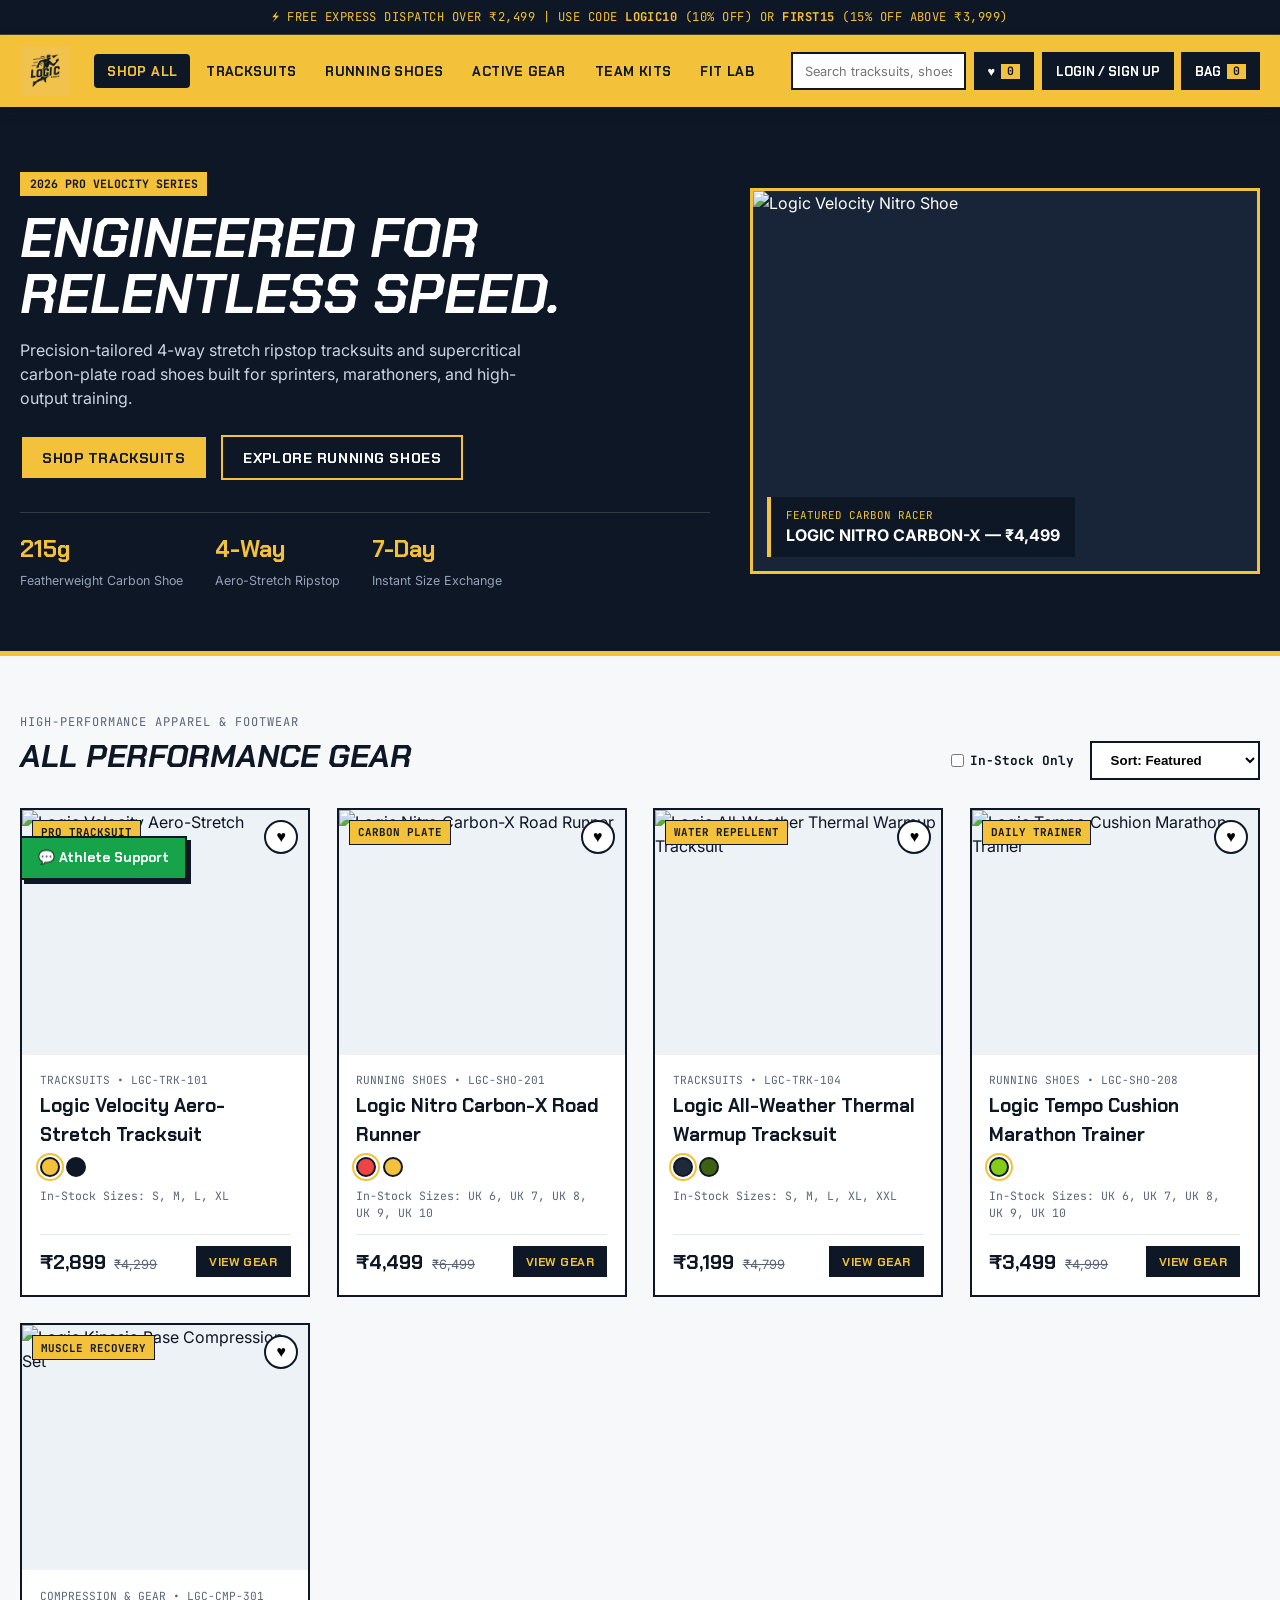
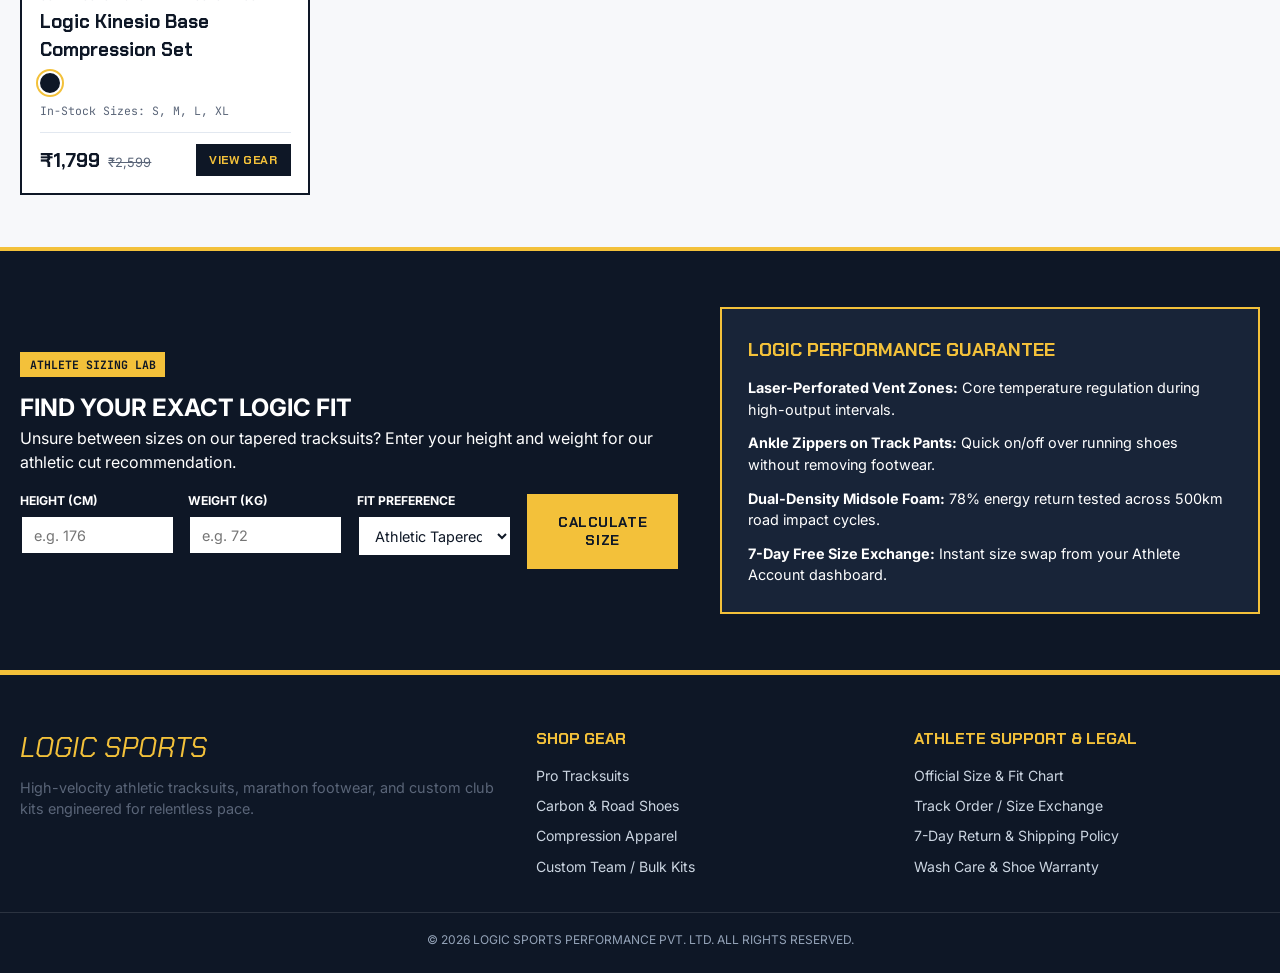
==== index.html @ 35cebbf2 "frontend" ====
<!DOCTYPE html>
<html lang="en">
<head>
  <meta charset="UTF-8" />
  <meta name="viewport" content="width=device-width, initial-scale=1.0" />
  <title>LOGIC SPORTS | Pro Tracksuits, Carbon Footwear & Custom Team Kits</title>
  <link rel="preconnect" href="https://fonts.googleapis.com">
  <link rel="preconnect" href="https://fonts.gstatic.com" crossorigin>
  <link href="https://fonts.googleapis.com/css2?family=Chakra+Petch:ital,wght@0,600;0,700;1,700&family=Inter:wght@400;500;600;700&family=JetBrains+Mono:wght@500;700&display=swap" rel="stylesheet">
  <link rel="stylesheet" href="style.css" />
</head>
<body data-page="store">
    <!-- ==================== LOGIC SPORTS VELOCITY LOADER ==================== -->
  <div id="logicLoader" class="logic-loader">
    <!-- Top & Bottom Split Shutters -->
    <div class="loader-shutter shutter-top"></div>
    <div class="loader-shutter shutter-bottom"></div>

    <div class="loader-core">
      <!-- Speed Streak Lines (Matching Logo Motion Lines) -->
      <div class="speed-streaks">
        <span></span>
        <span></span>
        <span></span>
        <span></span>
      </div>

      <!-- Custom Animated SVG Sprinter + Velocity Dart -->
      <div class="sprinter-stage">
        <svg class="sprinter-svg" viewBox="0 0 260 190" fill="none" xmlns="http://www.w3.org/2000/svg">
          <!-- Streaking Motion Lines Behind Runner -->
          <line class="svg-streak s-1" x1="15" y1="42" x2="95" y2="30" stroke="#F3C13A" stroke-width="5" stroke-linecap="round"/>
          <line class="svg-streak s-2" x1="5" y1="68" x2="72" y2="58" stroke="#F3C13A" stroke-width="4.5" stroke-linecap="round"/>
          <line class="svg-streak s-3" x1="18" y1="94" x2="65" y2="87" stroke="#F3C13A" stroke-width="4" stroke-linecap="round"/>

          <!-- Paper-Plane Velocity Dart Ahead of Runner -->
          <polygon class="velocity-dart" points="195,28 242,18 210,48 206,36" fill="#F3C13A" />

          <!-- Sprinter Silhouette / Kinetic Vector -->
          <g class="runner-body">
            <!-- Head & Visor -->
            <circle cx="156" cy="36" r="13" fill="#F3C13A" />
            <path d="M154 33 L169 33" stroke="#0E1726" stroke-width="3.5" stroke-linecap="round"/>
            <!-- Torso -->
            <path d="M146 50 L118 96 L142 104 L162 56 Z" fill="#F3C13A" />
            <!-- Front Pumping Arm -->
            <path class="arm-front" d="M156 56 L182 74 L202 50" stroke="#F3C13A" stroke-width="11" stroke-linecap="round" stroke-linejoin="round"/>
            <!-- Back Drive Arm -->
            <path class="arm-back" d="M144 54 L112 62 L94 88" stroke="#F3C13A" stroke-width="10" stroke-linecap="round" stroke-linejoin="round"/>
            <!-- Front Knee Drive Leg -->
            <path class="leg-front" d="M136 98 L168 122 L152 158" stroke="#F3C13A" stroke-width="12" stroke-linecap="round" stroke-linejoin="round"/>
            <!-- Back Extension Push-Off Leg -->
            <path class="leg-back" d="M124 96 L88 134 L52 172" stroke="#F3C13A" stroke-width="12" stroke-linecap="round" stroke-linejoin="round"/>
          </g>
        </svg>
      </div>

      <!-- Brand Typography Lockup -->
      <div class="loader-brand-lockup">
        <span class="loader-word-logic">LOGIC</span>
        <span class="loader-word-sports">SPORTS</span>
      </div>

      <!-- Telemetry Progress Track & Live Counter -->
      <div class="loader-telemetry">
        <div class="telemetry-header">
          <span id="loaderStatusText">CALIBRATING AERO-STRETCH & CARBON PLATE...</span>
          <strong id="loaderPct">0%</strong>
        </div>
        <div class="telemetry-track">
          <div id="loaderBarFill" class="telemetry-fill"></div>
        </div>
        <div class="telemetry-meta">
          <span>CADENCE: <strong id="loaderCadence">185 SPM</strong></span>
          <span>PACE: <strong id="loaderSpeed">0.0 KM/H</strong></span>
        </div>
      </div>
    </div>
  </div>

  <!-- TOP ANNOUNCEMENT BAR -->
  <div class="announcement-bar">
    <span>⚡ FREE EXPRESS DISPATCH OVER ₹2,499 | USE CODE <strong>LOGIC10</strong> (10% OFF) OR <strong>FIRST15</strong> (15% OFF ABOVE ₹3,999)</span>
  </div>

  <!-- HEADER (SINGLE-ROW ALIGNED - NO ADMIN ACCESS) -->
  <header class="site-header">
    <div class="header-inner">
      <a href="#home" class="brand-logo" onclick="navigateTo('home')">
        <img src="logic.png" alt="Logic Sports" class="logo-img" onerror="this.style.display='none'; this.nextElementSibling.style.display='flex';" />
        <div class="logo-fallback">
          <span class="logo-main">LOGIC</span>
          <span class="logo-sub">SPORTS</span>
        </div>
      </a>

      <nav class="main-nav">
        <button class="nav-link active" data-nav="ALL" onclick="filterByCategory('ALL')">Shop All</button>
        <button class="nav-link" data-nav="Tracksuits" onclick="filterByCategory('Tracksuits')">Tracksuits</button>
        <button class="nav-link" data-nav="Running Shoes" onclick="filterByCategory('Running Shoes')">Running Shoes</button>
        <button class="nav-link" data-nav="Compression & Gear" onclick="filterByCategory('Compression & Gear')">Active Gear</button>
        <button class="nav-link" data-nav="team" onclick="navigateTo('team')">Team Kits</button>
        <button class="nav-link" data-nav="fit" onclick="scrollToSection('fit-calculator')">Fit Lab</button>
      </nav>

      <div class="header-actions">
        <div class="search-box">
          <input type="text" id="searchInput" placeholder="Search tracksuits, shoes, SKU..." oninput="handleSearch(this.value)" />
        </div>

        <button class="icon-btn" onclick="toggleWishlistDrawer(true)" title="Saved Wishlist">
          <span>♥</span>
          <span class="badge-pill" id="wishlistCount">0</span>
        </button>

        <button class="action-btn" id="accountBtn" onclick="navigateTo('auth')">
          <span id="accountBtnLabel">LOGIN / SIGN UP</span>
        </button>

        <button class="cart-trigger" onclick="toggleCartDrawer(true)">
          <span>BAG</span>
          <span class="cart-badge" id="cartCount">0</span>
        </button>
      </div>
    </div>
  </header>

  <!-- ==================== VIEW 1: HOMEPAGE ==================== -->
  <main id="view-home" class="view-section active">
    <section class="hero-banner">
      <div class="container hero-grid">
        <div class="hero-content">
          <span class="eyebrow-tag">2026 PRO VELOCITY SERIES</span>
          <h1>ENGINEERED FOR RELENTLESS SPEED.</h1>
          <p>Precision-tailored 4-way stretch ripstop tracksuits and supercritical carbon-plate road shoes built for sprinters, marathoners, and high-output training.</p>
          <div class="hero-cta-group">
            <button class="btn btn-primary" onclick="filterByCategory('Tracksuits')">SHOP TRACKSUITS</button>
            <button class="btn btn-outline-light" onclick="filterByCategory('Running Shoes')">EXPLORE RUNNING SHOES</button>
          </div>
          <div class="hero-metrics">
            <div><strong>215g</strong><span>Featherweight Carbon Shoe</span></div>
            <div><strong>4-Way</strong><span>Aero-Stretch Ripstop</span></div>
            <div><strong>7-Day</strong><span>Instant Size Exchange</span></div>
          </div>
        </div>
        <div class="hero-visual">
          <div class="hero-card-spotlight" onclick="openProductDetail('p-sho-01', 0)">
            <img src="https://images.unsplash.com/photo-1542291026-7eec264c27ff?auto=format&fit=crop&w=1000&q=85" alt="Logic Velocity Nitro Shoe" />
            <div class="hero-floating-badge">
              <span>FEATURED CARBON RACER</span>
              <strong>LOGIC NITRO CARBON-X — ₹4,499</strong>
            </div>
          </div>
        </div>
      </div>
    </section>

    <!-- FILTER & CATALOG SECTION -->
    <section class="catalog-section container" id="catalogSection">
      <div class="catalog-header">
        <div>
          <span class="section-kicker">HIGH-PERFORMANCE APPAREL & FOOTWEAR</span>
          <h2 id="catalogTitle">ALL PERFORMANCE GEAR</h2>
        </div>
        <div class="catalog-controls">
          <label class="stock-Check-label">
            <input type="checkbox" id="inStockOnly" onchange="renderStoreCatalog()" /> In-Stock Only
          </label>
          <select id="sortSelect" onchange="renderStoreCatalog()">
            <option value="featured">Sort: Featured</option>
            <option value="price-asc">Price: Low to High</option>
            <option value="price-desc">Price: High to Low</option>
            <option value="rating">Highest Rated</option>
          </select>
        </div>
      </div>

      <div id="productGrid" class="product-grid"></div>
    </section>

    <!-- BIOMECHANICS FIT CALCULATOR -->
    <section class="fit-section" id="fit-calculator">
      <div class="container fit-grid">
        <div>
          <span class="eyebrow-tag">ATHLETE SIZING LAB</span>
          <h2>FIND YOUR EXACT LOGIC FIT</h2>
          <p>Unsure between sizes on our tapered tracksuits? Enter your height and weight for our athletic cut recommendation.</p>
          <div class="fit-form">
            <div class="input-group">
              <label>Height (cm)</label>
              <input type="number" id="fitHeight" placeholder="e.g. 176" min="140" max="215" />
            </div>
            <div class="input-group">
              <label>Weight (kg)</label>
              <input type="number" id="fitWeight" placeholder="e.g. 72" min="40" max="150" />
            </div>
            <div class="input-group">
              <label>Fit Preference</label>
              <select id="fitPref">
                <option value="athletic">Athletic Tapered (Standard)</option>
                <option value="compression">Snug Sprint Fit</option>
                <option value="relaxed">Relaxed Warmup Fit</option>
              </select>
            </div>
            <button class="btn btn-primary" onclick="calculateTracksuitFit()">CALCULATE SIZE</button>
          </div>
          <div id="fitResultBox" class="fit-result hidden"></div>
        </div>

        <div class="value-props-card">
          <h3>LOGIC PERFORMANCE GUARANTEE</h3>
          <ul class="spec-list">
            <li><strong>Laser-Perforated Vent Zones:</strong> Core temperature regulation during high-output intervals.</li>
            <li><strong>Ankle Zippers on Track Pants:</strong> Quick on/off over running shoes without removing footwear.</li>
            <li><strong>Dual-Density Midsole Foam:</strong> 78% energy return tested across 500km road impact cycles.</li>
            <li><strong>7-Day Free Size Exchange:</strong> Instant size swap from your Athlete Account dashboard.</li>
          </ul>
        </div>
      </div>
    </section>
  </main>

  <!-- ==================== VIEW 2: DEDICATED PRODUCT DETAIL PAGE (PDP) ==================== -->
  <section id="view-pdp" class="view-section">
    <div class="container pdp-wrapper">
      <button class="back-btn" onclick="navigateTo('home')">← BACK TO CATALOG</button>
      <div id="pdpContent"></div>
    </div>
  </section>

  <!-- ==================== VIEW 3: CUSTOM TEAM / BULK ORDERS ==================== -->
  <section id="view-team" class="view-section">
    <div class="container team-wrapper">
      <div class="team-grid">
        <div class="team-info-card">
          <span class="eyebrow-tag">LOGIC CUSTOM LAB (B2B & CLUBS)</span>
          <h2>CUSTOM TEAM TRACKSUITS & RUNNING CLUB KITS</h2>
          <p>Outfitting an athletics academy, marathon club, university squad, or corporate tournament? Get custom-sublimated tracksuits, laser-printed club crests, and bulk tier discounts.</p>
          <div class="tier-badges">
            <div class="tier-box"><strong>15 - 49 Kits</strong><span>18% Bulk Discount</span></div>
            <div class="tier-box"><strong>50 - 99 Kits</strong><span>25% Bulk Discount</span></div>
            <div class="tier-box"><strong>100+ Kits</strong><span>32% + Free Custom Crest</span></div>
          </div>
          <ul class="spec-list" style="margin-top:1.5rem;">
            <li>✓ Custom Pantone color matching & player name/number printing</li>
            <li>✓ Dedicated account manager & size sample kit dispatch</li>
            <li>✓ GST Input Tax Credit (B2B Invoice) included on all bulk orders</li>
          </ul>
        </div>

        <form class="auth-card" onsubmit="submitBulkTeamInquiry(event)">
          <h3>REQUEST TEAM QUOTE & SAMPLE KIT</h3>
          <div class="form-row-2">
            <div class="input-group">
              <label>Club / Organization Name *</label>
              <input type="text" id="bulkOrg" required placeholder="e.g. Salt Lake Runners Club" />
            </div>
            <div class="input-group">
              <label>Contact Person *</label>
              <input type="text" id="bulkContact" required placeholder="Full Name" />
            </div>
          </div>
          <div class="form-row-2">
            <div class="input-group">
              <label>Official Email *</label>
              <input type="email" id="bulkEmail" required placeholder="coach@club.in" />
            </div>
            <div class="input-group">
              <label>WhatsApp / Phone *</label>
              <input type="tel" id="bulkPhone" required placeholder="+91 98765 43210" />
            </div>
          </div>
          <div class="form-row-2">
            <div class="input-group">
              <label>Gear Category *</label>
              <select id="bulkCategory">
                <option value="Custom Tracksuits (Jacket + Pant)">Custom Tracksuits (Jacket + Pant)</option>
                <option value="Running Shoes + Team Tracksuits">Running Shoes + Team Tracksuits</option>
                <option value="Compression & Marathon Jerseys">Compression & Marathon Jerseys</option>
              </select>
            </div>
            <div class="input-group">
              <label>Estimated Quantity (MOQ 15) *</label>
              <input type="number" id="bulkQty" min="15" value="25" required />
            </div>
          </div>
          <div class="input-group">
            <label>Customization Notes (Colors, Crest Placement, Target Date)</label>
            <textarea id="bulkNotes" rows="3" placeholder="Tell us your team colors, logo printing requirements, and event date..."></textarea>
          </div>
          <button type="submit" class="btn btn-primary btn-block">SUBMIT BULK QUOTE REQUEST</button>
        </form>
      </div>
    </div>
  </section>

  <!-- ==================== VIEW 4: CUSTOMER LOGIN / SIGN UP / PROFILE ==================== -->
  <section id="view-auth" class="view-section">
    <div class="container auth-wrapper">
      <!-- Guest Login / Signup -->
      <div id="guestAuthContainer" class="auth-card">
        <div class="auth-tabs">
          <button class="auth-tab active" id="tabLoginBtn" onclick="switchAuthTab('login')">CUSTOMER LOGIN</button>
          <button class="auth-tab" id="tabSignupBtn" onclick="switchAuthTab('signup')">CREATE ACCOUNT</button>
        </div>

        <form id="loginForm" class="auth-form" onsubmit="handleCustomerLogin(event)">
          <h2>WELCOME BACK, ATHLETE</h2>
          <p class="muted-text">Sign in to track live shipments, download GST invoices, or request a size exchange.</p>
          <div class="input-group">
            <label>Email Address</label>
            <input type="email" id="loginEmail" required placeholder="athlete@example.com" />
          </div>
          <div class="input-group">
            <label>Password</label>
            <input type="password" id="loginPassword" required placeholder="••••••••" />
          </div>
          <div id="loginError" class="form-error hidden"></div>
          <button type="submit" class="btn btn-primary btn-block">SIGN IN TO ACCOUNT</button>
        </form>

        <form id="signupForm" class="auth-form hidden" onsubmit="handleCustomerSignup(event)">
          <h2>JOIN THE LOGIC CLUB</h2>
          <p class="muted-text">Create your account for instant order tracking, wishlist sync, and member-only drops.</p>
          <div class="input-group">
            <label>Full Name</label>
            <input type="text" id="signupName" required placeholder="Arjun Sen" />
          </div>
          <div class="input-group">
            <label>Email Address</label>
            <input type="email" id="signupEmail" required placeholder="arjun@example.com" />
          </div>
          <div class="input-group">
            <label>Phone Number</label>
            <input type="tel" id="signupPhone" required placeholder="+91 98765 43210" />
          </div>
          <div class="input-group">
            <label>Create Password (min 6 chars)</label>
            <input type="password" id="signupPassword" required minlength="6" placeholder="••••••••" />
          </div>
          <div id="signupError" class="form-error hidden"></div>
          <button type="submit" class="btn btn-primary btn-block">CREATE ATHLETE ACCOUNT</button>
        </form>
      </div>

      <!-- Logged-In Athlete Dashboard -->
      <div id="customerProfileContainer" class="profile-dashboard hidden">
        <div class="profile-header-card">
          <div>
            <span class="eyebrow-tag">VERIFIED LOGIC ATHLETE</span>
            <h2 id="profileUserName">Athlete Name</h2>
            <p id="profileUserEmail" class="muted-text"></p>
          </div>
          <div class="profile-actions">
            <button class="btn btn-outline-dark" onclick="navigateTo('home')">CONTINUE SHOPPING</button>
            <button class="btn btn-danger" onclick="handleCustomerLogout()">LOGOUT</button>
          </div>
        </div>

        <div class="orders-history-card">
          <h3>MY ORDERS, LIVE TRACKING & SIZE EXCHANGE</h3>
          <div id="customerOrdersList"></div>
        </div>
      </div>
    </div>
  </section>

  <!-- ==================== WISHLIST DRAWER ==================== -->
  <div id="wishlistOverlay" class="drawer-overlay hidden" onclick="toggleWishlistDrawer(false)"></div>
  <aside id="wishlistDrawer" class="cart-drawer">
    <div class="drawer-header">
      <h3>SAVED WISHLIST</h3>
      <button class="close-btn" onclick="toggleWishlistDrawer(false)">✕</button>
    </div>
    <div id="wishlistItemsContainer" class="drawer-body"></div>
  </aside>

  <!-- ==================== SHOPPING CART DRAWER ==================== -->
  <div id="cartOverlay" class="drawer-overlay hidden" onclick="toggleCartDrawer(false)"></div>
  <aside id="cartDrawer" class="cart-drawer">
    <div class="drawer-header">
      <h3>YOUR GEAR BAG</h3>
      <button class="close-btn" onclick="toggleCartDrawer(false)">✕</button>
    </div>
    <div id="cartItemsContainer" class="drawer-body"></div>
    <div class="drawer-footer">
      <div class="promo-row">
        <input type="text" id="promoInput" placeholder="Promo Code (LOGIC10 / FIRST15)" />
        <button class="btn btn-dark" onclick="applyPromoCode()">APPLY</button>
      </div>
      <div class="cart-summary-lines">
        <div class="summary-line"><span>Subtotal</span><strong id="cartSubtotal">₹0</strong></div>
        <div class="summary-line"><span>Discount <small id="activeCouponTag"></small></span><strong id="cartDiscount">-₹0</strong></div>
        <div class="summary-line total"><span>Total (Incl. GST)</span><strong id="cartTotal">₹0</strong></div>
      </div>
      <button class="btn btn-primary btn-block" onclick="openCheckoutModal()">PROCEED TO CHECKOUT</button>
    </div>
  </aside>

  <!-- ==================== CHECKOUT MODAL ==================== -->
  <div id="checkoutModal" class="modal-backdrop hidden">
    <div class="modal-card">
      <div class="modal-header">
        <h3>EXPRESS DISPATCH CHECKOUT</h3>
        <button class="close-btn" onclick="closeCheckoutModal()">✕</button>
      </div>
      <form id="checkoutForm" onsubmit="submitCustomerOrder(event)">
        <div class="form-row-2">
          <div class="input-group">
            <label>Full Name *</label>
            <input type="text" id="chkName" required />
          </div>
          <div class="input-group">
            <label>Phone Number *</label>
            <input type="tel" id="chkPhone" required />
          </div>
        </div>
        <div class="input-group">
          <label>Email Address *</label>
          <input type="email" id="chkEmail" required />
        </div>
        <div class="input-group">
          <label>Delivery Street Address *</label>
          <input type="text" id="chkAddress" required placeholder="House/Flat No, Street, Landmark" />
        </div>
        <div class="form-row-2">
          <div class="input-group">
            <label>City *</label>
            <input type="text" id="chkCity" required placeholder="Kolkata" />
          </div>
          <div class="input-group">
            <label>PIN Code *</label>
            <input type="text" id="chkPin" required pattern="[0-9]{6}" placeholder="700091" />
          </div>
        </div>
        <div class="form-row-2">
          <div class="input-group">
            <label>Payment Method *</label>
            <select id="chkPayment">
              <option value="UPI / QR Instant Pay">UPI / QR Instant Pay</option>
              <option value="Credit / Debit Card">Credit / Debit Card</option>
              <option value="Cash on Delivery (COD)">Cash on Delivery (COD)</option>
            </select>
          </div>
          <div class="input-group">
            <label>Company GSTIN (Optional)</label>
            <input type="text" id="chkGstin" placeholder="For B2B Tax Credit" />
          </div>
        </div>
        <button type="submit" class="btn btn-primary btn-block">CONFIRM & PLACE ORDER</button>
      </form>
    </div>
  </div>

  <!-- ==================== SIZE EXCHANGE MODAL ==================== -->
  <div id="exchangeModal" class="modal-backdrop hidden">
    <div class="modal-card">
      <div class="modal-header">
        <h3>7-DAY INSTANT SIZE EXCHANGE</h3>
        <button class="close-btn" onclick="closeExchangeModal()">✕</button>
      </div>
      <form onsubmit="submitSizeExchange(event)">
        <input type="hidden" id="exOrderId" />
        <p class="muted-text" style="margin-bottom:1rem;">Select the new size you need and reason for exchange. Our courier will pick up the original item and hand over the replacement simultaneously.</p>
        <div class="input-group">
          <label>Replacement Size Needed *</label>
          <input type="text" id="exNewSize" required placeholder="e.g. Size L or UK 9" />
        </div>
        <div class="input-group">
          <label>Fit Feedback *</label>
          <select id="exReason">
            <option value="Too Tight / Need Larger Size">Too Tight / Need Larger Size</option>
            <option value="Too Loose / Need Smaller Size">Too Loose / Need Smaller Size</option>
            <option value="Colorway Swap Request">Colorway Swap Request</option>
          </select>
        </div>
        <button type="submit" class="btn btn-primary btn-block">BOOK FREE EXCHANGE PICKUP</button>
      </form>
    </div>
  </div>

  <!-- ==================== SIZE GUIDE MODAL ==================== -->
  <div id="sizeGuideModal" class="modal-backdrop hidden">
    <div class="modal-card">
      <div class="modal-header">
        <h3>LOGIC SPORTS OFFICIAL SIZE CHART</h3>
        <button class="close-btn" onclick="toggleSizeModal(false)">✕</button>
      </div>
      <div class="modal-body">
        <h4>Tracksuits & Tops (Chest / Waist in Inches)</h4>
        <table class="data-table">
          <thead><tr><th>Size</th><th>Chest (in)</th><th>Waist (in)</th><th>Inseam (in)</th></tr></thead>
          <tbody>
            <tr><td>S</td><td>36 - 38"</td><td>29 - 31"</td><td>30.5"</td></tr>
            <tr><td>M</td><td>39 - 41"</td><td>32 - 34"</td><td>31.0"</td></tr>
            <tr><td>L</td><td>42 - 44"</td><td>35 - 37"</td><td>31.5"</td></tr>
            <tr><td>XL</td><td>45 - 47"</td><td>38 - 40"</td><td>32.0"</td></tr>
            <tr><td>XXL</td><td>48 - 50"</td><td>41 - 43"</td><td>32.5"</td></tr>
          </tbody>
        </table>
        <h4 style="margin-top:1.25rem;">Running Footwear (UK to CM / EU)</h4>
        <table class="data-table">
          <thead><tr><th>UK Size</th><th>US Size</th><th>EU Size</th><th>Foot Length (cm)</th></tr></thead>
          <tbody>
            <tr><td>UK 6</td><td>7</td><td>40</td><td>25.0 cm</td></tr>
            <tr><td>UK 7</td><td>8</td><td>41</td><td>25.8 cm</td></tr>
            <tr><td>UK 8</td><td>9</td><td>42.5</td><td>26.7 cm</td></tr>
            <tr><td>UK 9</td><td>10</td><td>44</td><td>27.5 cm</td></tr>
            <tr><td>UK 10</td><td>11</td><td>45</td><td>28.4 cm</td></tr>
            <tr><td>UK 11</td><td>12</td><td>46</td><td>29.2 cm</td></tr>
          </tbody>
        </table>
      </div>
    </div>
  </div>

  <!-- ==================== POLICY & FAQ MODAL ==================== -->
  <div id="policyModal" class="modal-backdrop hidden">
    <div class="modal-card">
      <div class="modal-header">
        <h3 id="policyModalTitle">SHIPPING, EXCHANGE & CARE POLICIES</h3>
        <button class="close-btn" onclick="togglePolicyModal(false)">✕</button>
      </div>
      <div class="modal-body">
        <h4>1. 7-Day Free Size Exchange & Returns</h4>
        <p class="muted-text" style="margin-bottom:0.85rem;">Unworn tracksuits and indoor-tested running shoes with original tags can be exchanged for another size within 7 days of delivery at zero cost.</p>
        <h4>2. Express Dispatch & Cash on Delivery</h4>
        <p class="muted-text" style="margin-bottom:0.85rem;">Orders placed before 2:00 PM IST ship the same business day via BlueDart / Delhivery Air. Prepaid orders above ₹2,499 qualify for free shipping.</p>
        <h4>3. Ripstop Tracksuit & Carbon Shoe Care</h4>
        <p class="muted-text">Cold machine wash tracksuits inside-out; do not iron directly on reflective velocity piping. Clean carbon-plate shoes with a soft damp brush; never machine wash.</p>
      </div>
    </div>
  </div>

  <!-- FLOATING WHATSAPP SUPPORT WIDGET -->
  <a href="https://wa.me/919876543210?text=Hi%20Logic%20Sports%20Support%2C%20I%20need%20help%20with%20sizing%20or%20an%20order." target="_blank" class="whatsapp-float" title="Chat with Athlete Support">
    💬 Athlete Support
  </a>

  <!-- FOOTER (CUSTOMER LINKS ONLY) -->
  <footer class="site-footer">
    <div class="container footer-grid">
      <div>
        <div class="footer-brand">LOGIC SPORTS</div>
        <p class="muted-text">High-velocity athletic tracksuits, marathon footwear, and custom club kits engineered for relentless pace.</p>
      </div>
      <div>
        <h4>SHOP GEAR</h4>
        <ul>
          <li><a href="javascript:void(0)" onclick="filterByCategory('Tracksuits')">Pro Tracksuits</a></li>
          <li><a href="javascript:void(0)" onclick="filterByCategory('Running Shoes')">Carbon & Road Shoes</a></li>
          <li><a href="javascript:void(0)" onclick="filterByCategory('Compression & Gear')">Compression Apparel</a></li>
          <li><a href="javascript:void(0)" onclick="navigateTo('team')">Custom Team / Bulk Kits</a></li>
        </ul>
      </div>
      <div>
        <h4>ATHLETE SUPPORT & LEGAL</h4>
        <ul>
          <li><a href="javascript:void(0)" onclick="toggleSizeModal(true)">Official Size & Fit Chart</a></li>
          <li><a href="javascript:void(0)" onclick="navigateTo('auth')">Track Order / Size Exchange</a></li>
          <li><a href="javascript:void(0)" onclick="togglePolicyModal(true)">7-Day Return & Shipping Policy</a></li>
          <li><a href="javascript:void(0)" onclick="togglePolicyModal(true)">Wash Care & Shoe Warranty</a></li>
        </ul>
      </div>
    </div>
    <div class="container footer-bottom">
      <span>© 2026 LOGIC SPORTS PERFORMANCE PVT. LTD. ALL RIGHTS RESERVED.</span>
    </div>
  </footer>

  <div id="toastBox" class="toast-box"></div>
  <script src="script.js"></script>
</body>
</html>
---- style.css ----
:root {
  --gold: #F3C13A;
  --gold-hover: #eab322;
  --navy: #0E1726;
  --navy-light: #182438;
  --slate: #5A6578;
  --bg-light: #F7F8FA;
  --white: #FFFFFF;
  --danger: #DC2626;
  --success: #16A34A;
  --border: #E2E8F0;
  --font-display: 'Chakra Petch', sans-serif;
  --font-sans: 'Inter', sans-serif;
  --font-mono: 'JetBrains Mono', monospace;
}

* {
  box-sizing: border-box;
  margin: 0;
  padding: 0;
}

body {
  font-family: var(--font-sans);
  background: var(--bg-light);
  color: var(--navy);
  line-height: 1.5;
}

.container {
  max-width: 1280px;
  margin: 0 auto;
  padding: 0 1.25rem;
}

.hidden {
  display: none !important;
}

.muted-text {
  color: var(--slate);
  font-size: 0.9rem;
}

/* ANNOUNCEMENT BAR */
.announcement-bar {
  background: var(--navy);
  color: var(--gold);
  text-align: center;
  padding: 0.5rem 1rem;
  font-size: 0.76rem;
  font-family: var(--font-mono);
  letter-spacing: 0.04em;
  border-bottom: 1px solid rgba(243, 193, 58, 0.25);
}

/* HEADER - FIXED SINGLE ROW DESKTOP & CLEAN ALIGNMENT */
.site-header {
  position: sticky;
  top: 0;
  z-index: 100;
  background: var(--gold);
  border-bottom: 3px solid var(--navy);
  box-shadow: 0 4px 12px rgba(14, 23, 38, 0.08);
}

.header-inner {
  max-width: 1400px;
  margin: 0 auto;
  padding: 0 1.25rem;
  display: flex;
  align-items: center;
  justify-content: space-between;
  gap: 1rem;
  height: 72px;
  flex-wrap: nowrap;
}

.brand-logo {
  display: flex;
  align-items: center;
  gap: 0.5rem;
  text-decoration: none;
  color: var(--navy);
  flex-shrink: 0;
}

.logo-img {
  height: 50px;
  width: auto;
  object-fit: contain;
  display: block;
}

.logo-fallback {
  display: none;
  flex-direction: column;
  line-height: 0.88;
}

.logo-main {
  font-family: var(--font-display);
  font-weight: 700;
  font-style: italic;
  font-size: 1.85rem;
  letter-spacing: 0.02em;
  color: var(--navy);
}

.logo-sub {
  font-family: var(--font-display);
  font-weight: 700;
  font-size: 0.68rem;
  letter-spacing: 0.28em;
  color: var(--navy);
  text-align: right;
}

.main-nav {
  display: flex;
  align-items: center;
  justify-content: center;
  gap: 0.2rem;
  flex: 1;
  min-width: 0;
}

.nav-link {
  background: transparent;
  border: 2px solid transparent;
  font-family: var(--font-display);
  font-weight: 700;
  font-size: 0.84rem;
  text-transform: uppercase;
  letter-spacing: 0.03em;
  padding: 0.42rem 0.68rem;
  cursor: pointer;
  color: var(--navy);
  border-radius: 4px;
  white-space: nowrap;
  transition: all 0.18s ease;
}

.nav-link:hover {
  border-color: var(--navy);
}

.nav-link.active {
  background: var(--navy);
  color: var(--gold);
  border-color: var(--navy);
}

.header-actions {
  display: flex;
  align-items: center;
  gap: 0.45rem;
  flex-shrink: 0;
}

.search-box input {
  height: 38px;
  padding: 0 0.75rem;
  border: 2px solid var(--navy);
  background: var(--white);
  color: var(--navy);
  font-family: var(--font-sans);
  font-size: 0.8rem;
  width: 175px;
  outline: none;
  transition: width 0.2s ease;
}

.search-box input:focus {
  width: 215px;
}

.icon-btn,
.action-btn,
.cart-trigger {
  height: 38px;
  background: var(--navy);
  color: var(--white);
  border: 2px solid var(--navy);
  padding: 0 0.75rem;
  font-family: var(--font-display);
  font-weight: 700;
  font-size: 0.8rem;
  cursor: pointer;
  display: inline-flex;
  align-items: center;
  justify-content: center;
  gap: 0.38rem;
  white-space: nowrap;
  transition: transform 0.15s ease, background 0.15s ease;
}

.icon-btn:hover,
.action-btn:hover,
.cart-trigger:hover {
  transform: translateY(-1px);
  background: var(--navy-light);
}

.badge-pill,
.cart-badge {
  background: var(--gold);
  color: var(--navy);
  padding: 0.05rem 0.38rem;
  font-family: var(--font-mono);
  font-weight: 700;
  font-size: 0.72rem;
  line-height: 1.2;
}

@media (max-width: 1120px) {
  .header-inner {
    height: auto;
    padding: 0.65rem 1rem;
    flex-wrap: wrap;
  }
  .main-nav {
    order: 3;
    width: 100%;
    justify-content: flex-start;
    overflow-x: auto;
    padding-top: 0.5rem;
    border-top: 1px solid rgba(14, 23, 38, 0.15);
  }
}

/* VIEWS */
.view-section {
  display: none;
}
.view-section.active {
  display: block;
}

/* HERO */
.hero-banner {
  background: var(--navy);
  color: var(--white);
  padding: 3.75rem 0;
  border-bottom: 5px solid var(--gold);
}

.hero-grid {
  display: grid;
  grid-template-columns: 1.15fr 0.85fr;
  gap: 2.5rem;
  align-items: center;
}

.eyebrow-tag {
  display: inline-block;
  background: var(--gold);
  color: var(--navy);
  font-family: var(--font-mono);
  font-size: 0.72rem;
  font-weight: 700;
  padding: 0.22rem 0.6rem;
  margin-bottom: 0.85rem;
  text-transform: uppercase;
}

.hero-content h1 {
  font-family: var(--font-display);
  font-size: clamp(2.2rem, 4.3vw, 3.6rem);
  line-height: 1.02;
  font-style: italic;
  margin-bottom: 1rem;
}

.hero-content p {
  color: #CBD5E1;
  font-size: 1rem;
  max-width: 540px;
  margin-bottom: 1.6rem;
}

.hero-cta-group {
  display: flex;
  gap: 0.85rem;
  flex-wrap: wrap;
  margin-bottom: 2rem;
}

.hero-metrics {
  display: flex;
  gap: 2rem;
  border-top: 1px solid rgba(255,255,255,0.15);
  padding-top: 1.2rem;
}

.hero-metrics strong {
  display: block;
  font-family: var(--font-display);
  font-size: 1.45rem;
  color: var(--gold);
}

.hero-metrics span {
  font-size: 0.78rem;
  color: #94A3B8;
}

.hero-card-spotlight {
  position: relative;
  border: 3px solid var(--gold);
  background: var(--navy-light);
  overflow: hidden;
  cursor: pointer;
}

.hero-card-spotlight img {
  width: 100%;
  height: 380px;
  object-fit: cover;
  display: block;
}

.hero-floating-badge {
  position: absolute;
  bottom: 14px;
  left: 14px;
  background: rgba(14, 23, 38, 0.94);
  border-left: 4px solid var(--gold);
  padding: 0.6rem 0.95rem;
}

.hero-floating-badge span {
  display: block;
  font-family: var(--font-mono);
  font-size: 0.68rem;
  color: var(--gold);
}

/* BUTTONS */
.btn {
  font-family: var(--font-display);
  font-weight: 700;
  font-size: 0.9rem;
  padding: 0.7rem 1.25rem;
  border: 2px solid transparent;
  cursor: pointer;
  text-transform: uppercase;
  letter-spacing: 0.04em;
  transition: all 0.18s;
  text-decoration: none;
  display: inline-flex;
  align-items: center;
  justify-content: center;
}

.btn-primary {
  background: var(--gold);
  color: var(--navy);
  border-color: var(--navy);
}
.btn-primary:hover {
  background: var(--gold-hover);
  transform: translateY(-2px);
}

.btn-dark {
  background: var(--navy);
  color: var(--gold);
  border-color: var(--navy);
}

.btn-outline-light {
  background: transparent;
  color: var(--white);
  border-color: var(--gold);
}
.btn-outline-light:hover {
  background: var(--gold);
  color: var(--navy);
}

.btn-outline-dark {
  background: transparent;
  color: var(--navy);
  border-color: var(--navy);
}

.btn-danger {
  background: var(--danger);
  color: var(--white);
}

.btn-block {
  width: 100%;
}

.btn-sm {
  padding: 0.35rem 0.7rem;
  font-size: 0.75rem;
}

/* CATALOG GRID */
.catalog-section {
  padding: 3.25rem 1.25rem;
}

.catalog-header {
  display: flex;
  justify-content: space-between;
  align-items: flex-end;
  margin-bottom: 1.75rem;
  flex-wrap: wrap;
  gap: 1rem;
}

.section-kicker {
  font-family: var(--font-mono);
  font-size: 0.75rem;
  color: var(--slate);
  letter-spacing: 0.08em;
}

.catalog-header h2 {
  font-family: var(--font-display);
  font-size: 2rem;
  font-style: italic;
}

.catalog-controls {
  display: flex;
  align-items: center;
  gap: 1rem;
}

.stock-Check-label {
  font-family: var(--font-mono);
  font-size: 0.8rem;
  font-weight: 700;
  display: flex;
  align-items: center;
  gap: 0.4rem;
  cursor: pointer;
}

.catalog-controls select {
  padding: 0.55rem 0.9rem;
  border: 2px solid var(--navy);
  font-weight: 600;
  background: var(--white);
}

.product-grid {
  display: grid;
  grid-template-columns: repeat(auto-fill, minmax(280px, 1fr));
  gap: 1.65rem;
}

.product-card {
  background: var(--white);
  border: 2px solid var(--navy);
  display: flex;
  flex-direction: column;
  transition: transform 0.2s, box-shadow 0.2s;
}

.product-card:hover {
  transform: translateY(-4px);
  box-shadow: 6px 6px 0 var(--navy);
}

.card-media {
  position: relative;
  height: 245px;
  overflow: hidden;
  background: #EDF2F7;
  cursor: pointer;
}

.card-media img {
  width: 100%;
  height: 100%;
  object-fit: cover;
  transition: transform 0.35s;
}

.product-card:hover .card-media img {
  transform: scale(1.05);
}

.card-badge {
  position: absolute;
  top: 10px;
  left: 10px;
  background: var(--gold);
  color: var(--navy);
  font-family: var(--font-mono);
  font-size: 0.68rem;
  font-weight: 700;
  padding: 0.2rem 0.5rem;
  border: 1px solid var(--navy);
}

.wishlist-heart-btn {
  position: absolute;
  top: 10px;
  right: 10px;
  width: 34px;
  height: 34px;
  border-radius: 50%;
  border: 2px solid var(--navy);
  background: var(--white);
  cursor: pointer;
  font-size: 1rem;
  display: flex;
  align-items: center;
  justify-content: center;
}

.wishlist-heart-btn.active {
  background: var(--gold);
  color: var(--danger);
}

.card-body {
  padding: 1.1rem;
  display: flex;
  flex-direction: column;
  flex: 1;
}

.card-cat {
  font-family: var(--font-mono);
  font-size: 0.7rem;
  color: var(--slate);
  text-transform: uppercase;
}

.card-title {
  font-family: var(--font-display);
  font-size: 1.18rem;
  margin: 0.2rem 0 0.5rem;
  cursor: pointer;
}

.card-swatches {
  display: flex;
  gap: 0.4rem;
  margin-bottom: 0.6rem;
}

.swatch-dot {
  width: 20px;
  height: 20px;
  border-radius: 50%;
  border: 2px solid var(--navy);
  cursor: pointer;
}
.swatch-dot.active {
  outline: 2px solid var(--gold);
  outline-offset: 2px;
}

.card-sizes-preview {
  font-family: var(--font-mono);
  font-size: 0.72rem;
  color: var(--slate);
  margin-bottom: 0.8rem;
}

.card-footer {
  margin-top: auto;
  display: flex;
  justify-content: space-between;
  align-items: center;
  padding-top: 0.7rem;
  border-top: 1px solid var(--border);
}

.price-block strong {
  font-family: var(--font-display);
  font-size: 1.25rem;
}

.price-block del {
  color: var(--slate);
  font-size: 0.8rem;
  margin-left: 0.3rem;
}

/* PDP UPGRADES */
.pdp-wrapper {
  padding: 2rem 1.25rem 4rem;
}

.back-btn {
  background: none;
  border: none;
  font-family: var(--font-mono);
  font-weight: 700;
  cursor: pointer;
  margin-bottom: 1.25rem;
  color: var(--navy);
}

.pdp-grid {
  display: grid;
  grid-template-columns: 1.05fr 0.95fr;
  gap: 2.25rem;
  background: var(--white);
  border: 2px solid var(--navy);
  padding: 1.85rem;
}

.pdp-main-img {
  width: 100%;
  height: 440px;
  object-fit: cover;
  border: 2px solid var(--navy);
}

.pdp-thumbs-row {
  display: flex;
  gap: 0.6rem;
  margin-top: 0.65rem;
  overflow-x: auto;
}

.pdp-thumb {
  width: 74px;
  height: 74px;
  object-fit: cover;
  border: 2px solid var(--border);
  cursor: pointer;
}
.pdp-thumb.active {
  border-color: var(--navy);
  outline: 2px solid var(--gold);
}

.pdp-price {
  font-family: var(--font-display);
  font-size: 1.95rem;
  margin: 0.5rem 0;
}

.model-spec-banner {
  background: #F1F5F9;
  border-left: 4px solid var(--navy);
  padding: 0.5rem 0.75rem;
  font-family: var(--font-mono);
  font-size: 0.76rem;
  margin: 0.75rem 0;
}

.pdp-selector-label {
  font-family: var(--font-mono);
  font-size: 0.78rem;
  font-weight: 700;
  margin: 1rem 0 0.45rem;
  display: flex;
  justify-content: space-between;
}

.pdp-size-grid {
  display: flex;
  flex-wrap: wrap;
  gap: 0.5rem;
}

.size-btn {
  min-width: 58px;
  padding: 0.5rem 0.75rem;
  border: 2px solid var(--navy);
  background: var(--white);
  font-family: var(--font-mono);
  font-weight: 700;
  cursor: pointer;
  position: relative;
}

.size-btn.active {
  background: var(--navy);
  color: var(--gold);
}

.size-btn.oos {
  opacity: 0.45;
  text-decoration: line-through;
  background: #F1F5F9;
}

.pin-checker-box {
  margin-top: 1.25rem;
  padding: 0.9rem;
  background: #F8FAFC;
  border: 1px solid var(--border);
}

.pin-row {
  display: flex;
  gap: 0.5rem;
  margin-top: 0.4rem;
}

.pin-row input {
  flex: 1;
  padding: 0.45rem 0.65rem;
  border: 2px solid var(--navy);
}

.bundle-card {
  margin-top: 1.25rem;
  border: 2px dashed var(--navy);
  background: #FFFBEB;
  padding: 1rem;
  display: flex;
  justify-content: space-between;
  align-items: center;
  gap: 1rem;
}

.pdp-reviews-section {
  margin-top: 2rem;
  background: var(--white);
  border: 2px solid var(--navy);
  padding: 1.75rem;
}

.fit-meter-bar {
  height: 10px;
  background: #E2E8F0;
  position: relative;
  margin: 0.6rem 0 0.3rem;
  border-radius: 5px;
}

.fit-meter-dot {
  width: 18px;
  height: 18px;
  background: var(--navy);
  border: 3px solid var(--gold);
  border-radius: 50%;
  position: absolute;
  top: -4px;
  transform: translateX(-50%);
}

/* TEAM / BULK PAGE */
.team-wrapper {
  padding: 3rem 1.25rem;
}

.team-grid {
  display: grid;
  grid-template-columns: 1fr 1.1fr;
  gap: 2.25rem;
  align-items: start;
}

.team-info-card {
  background: var(--navy);
  color: var(--white);
  padding: 2rem;
  border: 3px solid var(--gold);
}

.tier-badges {
  display: grid;
  grid-template-columns: repeat(3, 1fr);
  gap: 0.75rem;
  margin-top: 1.25rem;
}

.tier-box {
  background: var(--navy-light);
  border: 1px solid var(--gold);
  padding: 0.75rem;
  text-align: center;
}
.tier-box strong {
  display: block;
  color: var(--gold);
  font-family: var(--font-display);
}
.tier-box span {
  font-size: 0.75rem;
}

/* SHIPMENT TRACKING PROGRESS BAR */
.tracking-stepper {
  display: flex;
  justify-content: space-between;
  margin: 0.85rem 0;
  position: relative;
}

.step-node {
  flex: 1;
  text-align: center;
  font-family: var(--font-mono);
  font-size: 0.68rem;
  padding: 0.3rem;
  background: #E2E8F0;
  border-right: 2px solid var(--white);
}

.step-node.done {
  background: var(--gold);
  color: var(--navy);
  font-weight: 700;
}

/* FIT SECTION & FORMS */
.fit-section {
  background: var(--navy);
  color: var(--white);
  padding: 3.5rem 0;
  border-top: 4px solid var(--gold);
}

.fit-grid {
  display: grid;
  grid-template-columns: 1.1fr 0.9fr;
  gap: 2.5rem;
  align-items: center;
}

.fit-form {
  display: grid;
  grid-template-columns: repeat(auto-fit, minmax(145px, 1fr));
  gap: 0.85rem;
  margin-top: 1.1rem;
}

.input-group {
  display: flex;
  flex-direction: column;
  gap: 0.3rem;
  margin-bottom: 0.85rem;
}

.input-group label {
  font-size: 0.76rem;
  font-weight: 700;
  text-transform: uppercase;
}

.input-group input,
.input-group select,
.input-group textarea {
  padding: 0.6rem 0.75rem;
  border: 2px solid var(--navy);
  font-family: var(--font-sans);
  font-size: 0.9rem;
  background: var(--white);
  color: var(--navy);
}

.fit-result {
  margin-top: 1rem;
  padding: 0.9rem;
  background: rgba(243, 193, 58, 0.15);
  border-left: 4px solid var(--gold);
  font-family: var(--font-mono);
}

.value-props-card {
  background: var(--navy-light);
  border: 2px solid var(--gold);
  padding: 1.65rem;
}

.value-props-card h3 {
  font-family: var(--font-display);
  color: var(--gold);
  margin-bottom: 0.85rem;
}

.spec-list {
  list-style: none;
  display: flex;
  flex-direction: column;
  gap: 0.75rem;
  font-size: 0.9rem;
}

/* AUTH, PROFILE, DRAWERS & MODALS */
.auth-wrapper {
  padding: 3rem 1.25rem;
  max-width: 820px;
}

.auth-card {
  background: var(--white);
  border: 2px solid var(--navy);
  box-shadow: 7px 7px 0 var(--navy);
  padding: 1.85rem;
}

.auth-tabs {
  display: grid;
  grid-template-columns: 1fr 1fr;
  margin-bottom: 1.4rem;
  border-bottom: 2px solid var(--navy);
}

.auth-tab {
  padding: 0.8rem;
  border: none;
  background: #EDF2F7;
  font-family: var(--font-display);
  font-weight: 700;
  cursor: pointer;
}
.auth-tab.active {
  background: var(--gold);
  color: var(--navy);
}

.form-error {
  background: #FEE2E2;
  color: var(--danger);
  padding: 0.6rem;
  font-size: 0.82rem;
  font-weight: 600;
  margin-bottom: 0.9rem;
  border-left: 4px solid var(--danger);
}

.profile-header-card,
.orders-history-card {
  background: var(--white);
  border: 2px solid var(--navy);
  padding: 1.4rem;
  margin-bottom: 1.4rem;
}

.profile-header-card {
  display: flex;
  justify-content: space-between;
  align-items: center;
  flex-wrap: wrap;
  gap: 1rem;
}

.drawer-overlay {
  position: fixed;
  inset: 0;
  background: rgba(14, 23, 38, 0.65);
  z-index: 200;
}

.cart-drawer {
  position: fixed;
  top: 0;
  right: -430px;
  width: 100%;
  max-width: 410px;
  height: 100vh;
  background: var(--white);
  border-left: 3px solid var(--navy);
  z-index: 250;
  display: flex;
  flex-direction: column;
  transition: right 0.28s ease;
}

.cart-drawer.open {
  right: 0;
}

.drawer-header,
.drawer-footer {
  padding: 1.15rem;
  border-bottom: 2px solid var(--navy);
}

.drawer-header {
  display: flex;
  justify-content: space-between;
  align-items: center;
  background: var(--gold);
}

.drawer-body {
  flex: 1;
  overflow-y: auto;
  padding: 1rem;
}

.cart-item {
  display: flex;
  gap: 0.8rem;
  padding-bottom: 0.85rem;
  margin-bottom: 0.85rem;
  border-bottom: 1px solid var(--border);
}

.cart-item img {
  width: 64px;
  height: 64px;
  object-fit: cover;
  border: 1px solid var(--navy);
}

.promo-row {
  display: flex;
  gap: 0.45rem;
  margin-bottom: 0.85rem;
}
.promo-row input {
  flex: 1;
  padding: 0.45rem;
  border: 2px solid var(--navy);
}

.summary-line {
  display: flex;
  justify-content: space-between;
  font-size: 0.88rem;
  margin-bottom: 0.3rem;
}
.summary-line.total {
  font-size: 1.1rem;
  border-top: 2px solid var(--navy);
  padding-top: 0.45rem;
  margin-bottom: 0.9rem;
}

.modal-backdrop {
  position: fixed;
  inset: 0;
  background: rgba(14, 23, 38, 0.75);
  z-index: 300;
  display: flex;
  align-items: center;
  justify-content: center;
  padding: 1rem;
}

.modal-card {
  background: var(--white);
  border: 3px solid var(--navy);
  max-width: 580px;
  width: 100%;
  padding: 1.4rem;
  max-height: 90vh;
  overflow-y: auto;
}

.modal-header {
  display: flex;
  justify-content: space-between;
  align-items: center;
  margin-bottom: 0.9rem;
  padding-bottom: 0.6rem;
  border-bottom: 2px solid var(--navy);
}

.close-btn {
  background: none;
  border: none;
  font-size: 1.2rem;
  font-weight: 700;
  cursor: pointer;
}

/* ==================== ADMIN.HTML STYLES ==================== */
.admin-gate-wrapper {
  min-height: 100vh;
  display: flex;
  align-items: center;
  justify-content: center;
  background: var(--navy);
  padding: 1.5rem;
}

.admin-auth-card {
  max-width: 430px;
  width: 100%;
}

.demo-hint {
  margin-top: 0.75rem;
  font-size: 0.76rem;
  color: var(--slate);
  text-align: center;
}

.admin-header {
  background: var(--navy);
  color: var(--white);
  border-bottom: 4px solid var(--gold);
  padding: 0.9rem 0;
}

.admin-header-inner {
  display: flex;
  justify-content: space-between;
  align-items: center;
  flex-wrap: wrap;
  gap: 0.75rem;
}

.admin-header-actions {
  display: flex;
  gap: 0.5rem;
  flex-wrap: wrap;
}

.admin-badge {
  background: var(--gold);
  color: var(--navy);
  font-family: var(--font-mono);
  font-size: 0.7rem;
  font-weight: 700;
  padding: 0.2rem 0.5rem;
  margin-left: 0.5rem;
}

.admin-main {
  padding: 1.75rem 1.25rem 4rem;
}

.kpi-grid {
  display: grid;
  grid-template-columns: repeat(auto-fit, minmax(185px, 1fr));
  gap: 1rem;
  margin-bottom: 1.75rem;
}

.kpi-card {
  background: var(--white);
  border: 2px solid var(--navy);
  padding: 1rem;
  border-left: 6px solid var(--gold);
}

.kpi-card span {
  font-family: var(--font-mono);
  font-size: 0.7rem;
  color: var(--slate);
}

.kpi-card strong {
  display: block;
  font-family: var(--font-display);
  font-size: 1.65rem;
  margin-top: 0.15rem;
}

.admin-layout-grid {
  display: grid;
  grid-template-columns: 1.05fr 1.25fr;
  gap: 1.5rem;
  align-items: start;
}

.admin-card {
  background: var(--white);
  border: 2px solid var(--navy);
  padding: 1.35rem;
  margin-bottom: 1.35rem;
}

.admin-card-header {
  display: flex;
  justify-content: space-between;
  align-items: center;
  margin-bottom: 1rem;
  padding-bottom: 0.55rem;
  border-bottom: 2px solid var(--border);
}

.form-row-2 {
  display: grid;
  grid-template-columns: 1fr 1fr;
  gap: 0.75rem;
}

.form-row-3 {
  display: grid;
  grid-template-columns: repeat(auto-fit, minmax(110px, 1fr));
  gap: 0.75rem;
}

.variant-builder-box {
  background: #F8FAFC;
  border: 2px dashed var(--navy);
  padding: 0.9rem;
  margin-bottom: 1rem;
}

.builder-title {
  font-family: var(--font-mono);
  font-size: 0.74rem;
  font-weight: 700;
  display: block;
  margin-bottom: 0.55rem;
}

.builder-header-row {
  display: flex;
  justify-content: space-between;
  align-items: center;
  margin-bottom: 0.65rem;
}

.size-pills-wrap {
  display: flex;
  flex-wrap: wrap;
  gap: 0.4rem;
  margin-bottom: 0.65rem;
}

.size-pill {
  padding: 0.35rem 0.65rem;
  border: 2px solid var(--navy);
  background: var(--white);
  font-family: var(--font-mono);
  font-size: 0.75rem;
  font-weight: 700;
  cursor: pointer;
}
.size-pill.selected {
  background: var(--navy);
  color: var(--gold);
}

.size-stock-matrix-grid {
  display: grid;
  grid-template-columns: repeat(auto-fill, minmax(95px, 1fr));
  gap: 0.5rem;
}

.matrix-cell {
  background: var(--white);
  border: 1px solid var(--navy);
  padding: 0.35rem 0.5rem;
}
.matrix-cell label {
  display: block;
  font-family: var(--font-mono);
  font-size: 0.7rem;
  font-weight: 700;
}
.matrix-cell input {
  width: 100%;
  border: none;
  border-top: 1px solid var(--border);
  padding-top: 0.2rem;
  font-family: var(--font-mono);
  font-weight: 700;
}

.custom-size-row {
  display: flex;
  gap: 0.45rem;
}
.custom-size-row input {
  flex: 1;
  padding: 0.4rem 0.6rem;
  border: 2px solid var(--navy);
}

.variant-row {
  display: grid;
  grid-template-columns: 1fr 42px 1.6fr 34px;
  gap: 0.45rem;
  align-items: center;
  margin-bottom: 0.5rem;
}

.variant-row input[type="text"] {
  padding: 0.42rem;
  border: 1px solid var(--navy);
  font-size: 0.8rem;
}

.variant-row input[type="color"] {
  width: 40px;
  height: 32px;
  border: 1px solid var(--navy);
  cursor: pointer;
}

.data-table {
  width: 100%;
  border-collapse: collapse;
  font-size: 0.82rem;
}

.data-table th,
.data-table td {
  border-bottom: 1px solid var(--border);
  padding: 0.6rem 0.45rem;
  text-align: left;
  vertical-align: top;
}

.data-table th {
  font-family: var(--font-mono);
  font-size: 0.72rem;
  text-transform: uppercase;
  background: #F1F5F9;
}

/* WHATSAPP FLOATING WIDGET */
.whatsapp-float {
  position: fixed;
  bottom: 20px;
  left: 20px;
  z-index: 180;
  background: #16A34A;
  color: var(--white);
  font-family: var(--font-display);
  font-weight: 700;
  font-size: 0.85rem;
  padding: 0.6rem 1rem;
  border: 2px solid var(--navy);
  text-decoration: none;
  box-shadow: 4px 4px 0 var(--navy);
}

/* FOOTER */
.site-footer {
  background: var(--navy);
  color: var(--white);
  padding: 3.25rem 0 1.5rem;
  border-top: 5px solid var(--gold);
}

.footer-grid {
  display: grid;
  grid-template-columns: 1.4fr 1fr 1fr;
  gap: 2rem;
  margin-bottom: 1.75rem;
}

.footer-brand {
  font-family: var(--font-display);
  font-size: 1.75rem;
  font-style: italic;
  color: var(--gold);
  margin-bottom: 0.45rem;
}

.site-footer h4 {
  font-family: var(--font-display);
  color: var(--gold);
  margin-bottom: 0.7rem;
}

.site-footer ul {
  list-style: none;
}
.site-footer li {
  margin-bottom: 0.4rem;
}
.site-footer a {
  color: #CBD5E1;
  text-decoration: none;
  font-size: 0.88rem;
}
.site-footer a:hover {
  color: var(--gold);
}

.footer-bottom {
  border-top: 1px solid rgba(255,255,255,0.12);
  padding-top: 1.1rem;
  font-size: 0.75rem;
  color: #94A3B8;
  text-align: center;
}

.toast-box {
  position: fixed;
  bottom: 20px;
  right: 20px;
  z-index: 400;
  display: flex;
  flex-direction: column;
  gap: 0.45rem;
}

.toast {
  background: var(--navy);
  color: var(--gold);
  border-left: 5px solid var(--gold);
  padding: 0.75rem 1.15rem;
  font-family: var(--font-mono);
  font-size: 0.8rem;
  box-shadow: 0 8px 20px rgba(0,0,0,0.25);
}

@media (max-width: 920px) {
  .hero-grid,
  .fit-grid,
  .pdp-grid,
  .team-grid,
  .admin-layout-grid,
  .footer-grid {
    grid-template-columns: 1fr;
  }
}
/* ============================================================================
   LOGIC SPORTS - HIGH-VELOCITY TELEMETRY LOADER
   ============================================================================ */
.logic-loader {
  position: fixed;
  inset: 0;
  z-index: 9999;
  display: flex;
  align-items: center;
  justify-content: center;
  pointer-events: all;
  overflow: hidden;
}

/* Split Shutters that slice open when loaded */
.loader-shutter {
  position: absolute;
  left: 0;
  width: 100%;
  height: 51%;
  background: var(--navy);
  transition: transform 0.65s cubic-bezier(0.85, 0, 0.15, 1);
  z-index: 1;
}

.shutter-top {
  top: 0;
  border-bottom: 2px solid rgba(243, 193, 58, 0.3);
}

.shutter-bottom {
  bottom: 0;
  border-top: 2px solid rgba(243, 193, 58, 0.3);
}

.logic-loader.loader-exit .shutter-top {
  transform: translateY(-105%);
}

.logic-loader.loader-exit .shutter-bottom {
  transform: translateY(105%);
}

.logic-loader.loader-exit .loader-core {
  opacity: 0;
  transform: scale(1.08) skewX(-6deg);
}

.logic-loader.loader-hidden {
  display: none !important;
}

.loader-core {
  position: relative;
  z-index: 2;
  width: 100%;
  max-width: 440px;
  padding: 2rem 1.5rem;
  text-align: center;
  transition: opacity 0.3s ease, transform 0.35s ease;
}

/* Background Speed Streaks */
.speed-streaks {
  position: absolute;
  inset: 0;
  pointer-events: none;
  overflow: hidden;
}

.speed-streaks span {
  position: absolute;
  height: 2px;
  background: linear-gradient(90deg, transparent, var(--gold), transparent);
  opacity: 0.35;
  animation: streakFly 0.8s linear infinite;
}

.speed-streaks span:nth-child(1) { top: 18%; width: 120px; animation-delay: 0s; }
.speed-streaks span:nth-child(2) { top: 38%; width: 180px; animation-delay: 0.2s; }
.speed-streaks span:nth-child(3) { top: 65%; width: 140px; animation-delay: 0.4s; }
.speed-streaks span:nth-child(4) { top: 82%; width: 90px; animation-delay: 0.15s; }

@keyframes streakFly {
  0% { left: -40%; opacity: 0; }
  50% { opacity: 0.55; }
  100% { left: 110%; opacity: 0; }
}

/* SVG Sprinter Kinetic Animation */
.sprinter-stage {
  width: 210px;
  height: 150px;
  margin: 0 auto 0.25rem;
  position: relative;
}

.sprinter-svg {
  width: 100%;
  height: 100%;
  filter: drop-shadow(0 0 18px rgba(243, 193, 58, 0.25));
}

.runner-body {
  animation: runnerBounce 0.36s ease-in-out infinite alternate;
  transform-origin: center;
}

.arm-front, .leg-back {
  animation: limbSwingA 0.36s ease-in-out infinite alternate;
  transform-origin: 145px 75px;
}

.arm-back, .leg-front {
  animation: limbSwingB 0.36s ease-in-out infinite alternate;
  transform-origin: 135px 95px;
}

.velocity-dart {
  animation: dartPulse 0.5s ease-in-out infinite alternate;
}

.svg-streak {
  animation: svgStreakDash 0.45s linear infinite;
}

@keyframes runnerBounce {
  0% { transform: translateY(0px) rotate(-2deg); }
  100% { transform: translateY(-7px) rotate(1deg); }
}

@keyframes limbSwingA {
  0% { transform: rotate(-6deg); }
  100% { transform: rotate(8deg); }
}

@keyframes limbSwingB {
  0% { transform: rotate(7deg); }
  100% { transform: rotate(-7deg); }
}

@keyframes dartPulse {
  0% { transform: translate(0, 0); }
  100% { transform: translate(8px, -4px); }
}

@keyframes svgStreakDash {
  0% { opacity: 0.25; transform: translateX(6px); }
  50% { opacity: 1; }
  100% { opacity: 0.2; transform: translateX(-10px); }
}

/* Brand Lockup inside Loader */
.loader-brand-lockup {
  display: inline-flex;
  flex-direction: column;
  align-items: flex-end;
  line-height: 0.85;
  margin-bottom: 1.5rem;
  transform: skewX(-8deg);
}

.loader-word-logic {
  font-family: var(--font-display);
  font-size: 3.4rem;
  font-weight: 700;
  color: var(--gold);
  letter-spacing: 0.04em;
  text-shadow: 4px 4px 0 #000;
}

.loader-word-sports {
  font-family: var(--font-display);
  font-size: 0.92rem;
  font-weight: 700;
  color: var(--white);
  background: #000;
  padding: 0.15rem 0.5rem;
  letter-spacing: 0.32em;
  margin-top: 0.2rem;
  border: 1px solid var(--gold);
}

/* Telemetry Bar & Readout */
.loader-telemetry {
  background: rgba(24, 36, 56, 0.85);
  border: 2px solid var(--gold);
  padding: 0.95rem 1.1rem;
  box-shadow: 6px 6px 0 rgba(0, 0, 0, 0.45);
}

.telemetry-header {
  display: flex;
  justify-content: space-between;
  align-items: center;
  font-family: var(--font-mono);
  font-size: 0.72rem;
  color: #CBD5E1;
  margin-bottom: 0.5rem;
}

.telemetry-header strong {
  font-size: 1rem;
  color: var(--gold);
}

.telemetry-track {
  width: 100%;
  height: 10px;
  background: #090F1A;
  border: 1px solid rgba(243, 193, 58, 0.4);
  overflow: hidden;
  position: relative;
}

.telemetry-fill {
  height: 100%;
  width: 0%;
  background: repeating-linear-gradient(
    -45deg,
    var(--gold),
    var(--gold) 10px,
    #eab322 10px,
    #eab322 20px
  );
  transition: width 0.08s linear;
}

.telemetry-meta {
  display: flex;
  justify-content: space-between;
  margin-top: 0.5rem;
  font-family: var(--font-mono);
  font-size: 0.7rem;
  color: #94A3B8;
}

.telemetry-meta strong {
  color: var(--white);
}
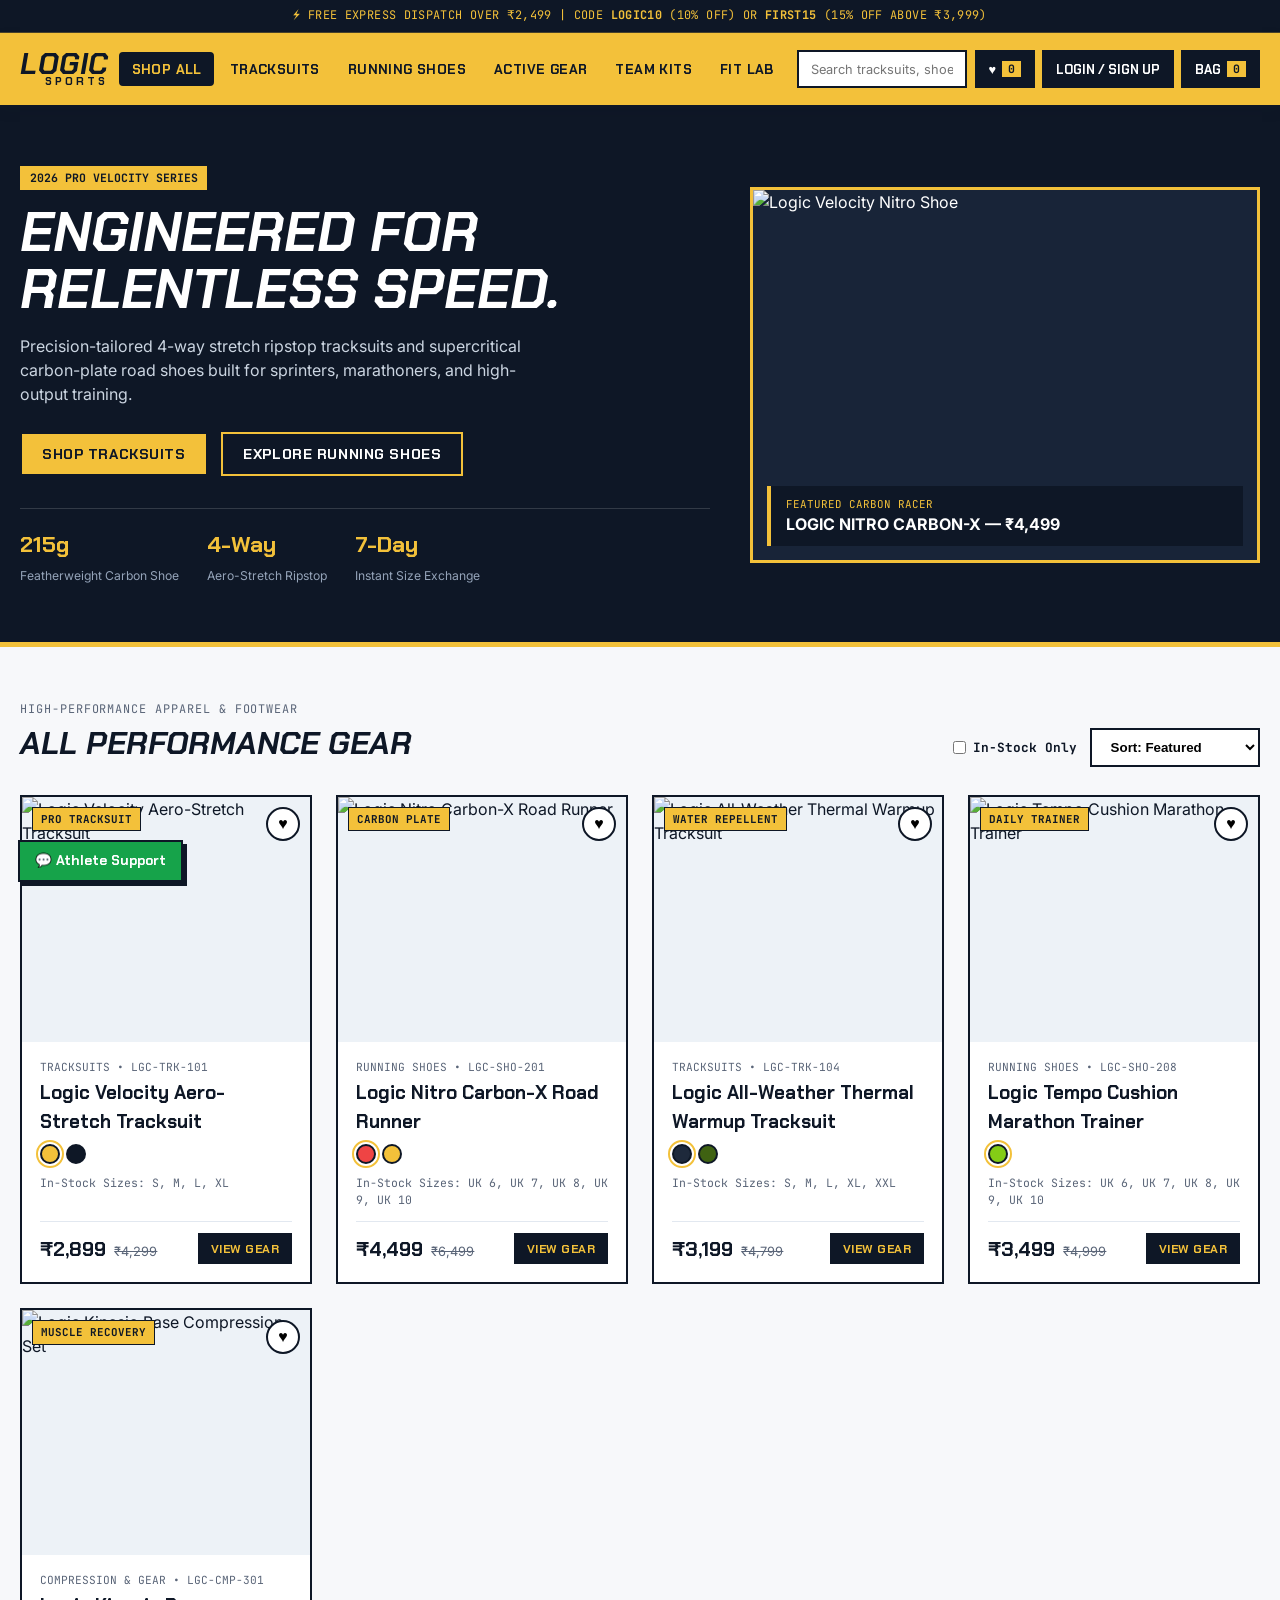
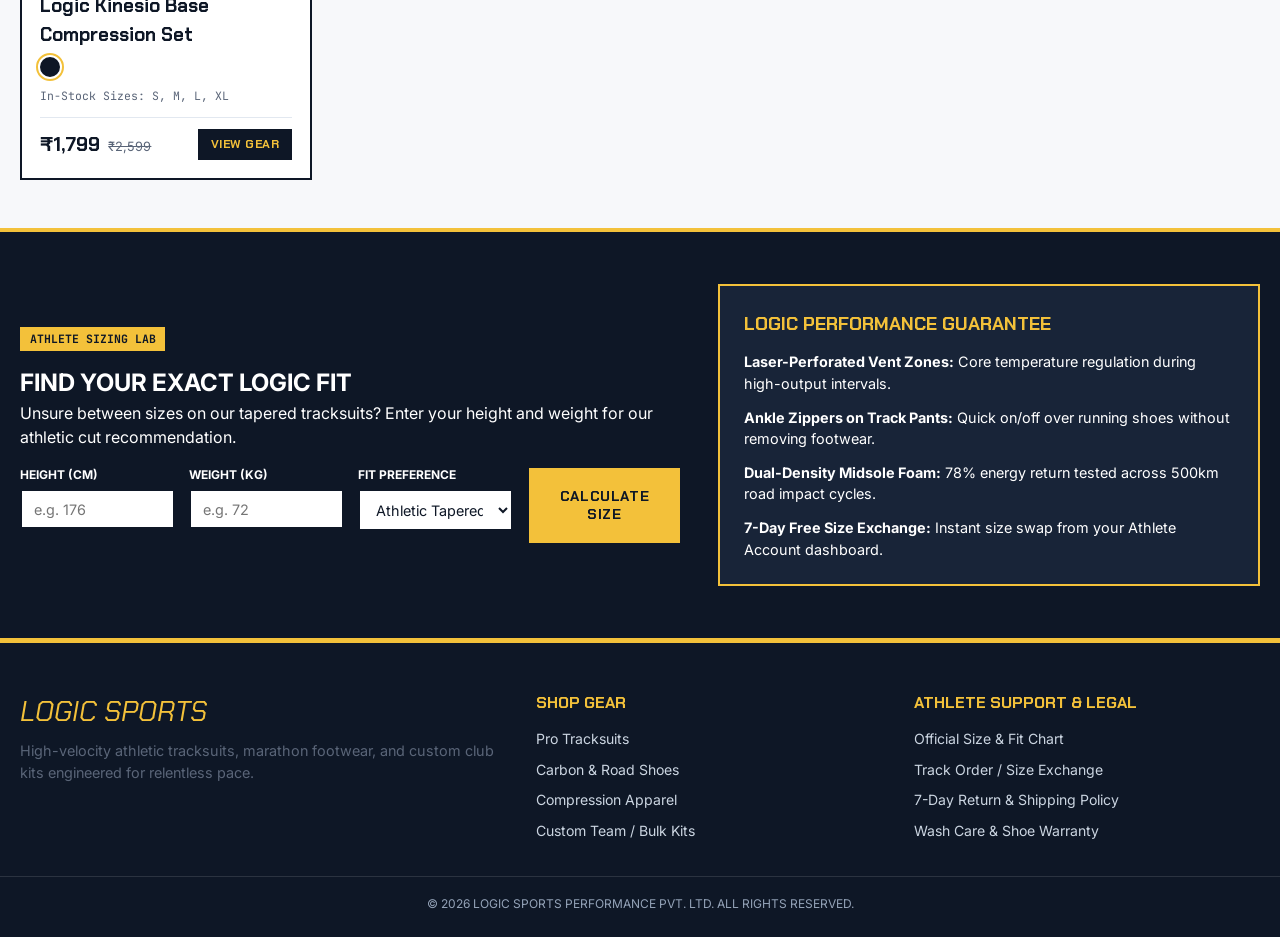
==== commit b83e3f6c: "mobile res" ====
--- a/index.html
+++ b/index.html
@@ -10,14 +10,13 @@
   <link rel="stylesheet" href="style.css" />
 </head>
 <body data-page="store">
-    <!-- ==================== LOGIC SPORTS VELOCITY LOADER ==================== -->
+
+  <!-- ==================== LOGIC SPORTS VELOCITY LOADER ==================== -->
   <div id="logicLoader" class="logic-loader">
-    <!-- Top & Bottom Split Shutters -->
     <div class="loader-shutter shutter-top"></div>
     <div class="loader-shutter shutter-bottom"></div>
 
     <div class="loader-core">
-      <!-- Speed Streak Lines (Matching Logo Motion Lines) -->
       <div class="speed-streaks">
         <span></span>
         <span></span>
@@ -25,43 +24,29 @@
         <span></span>
       </div>
 
-      <!-- Custom Animated SVG Sprinter + Velocity Dart -->
       <div class="sprinter-stage">
         <svg class="sprinter-svg" viewBox="0 0 260 190" fill="none" xmlns="http://www.w3.org/2000/svg">
-          <!-- Streaking Motion Lines Behind Runner -->
           <line class="svg-streak s-1" x1="15" y1="42" x2="95" y2="30" stroke="#F3C13A" stroke-width="5" stroke-linecap="round"/>
           <line class="svg-streak s-2" x1="5" y1="68" x2="72" y2="58" stroke="#F3C13A" stroke-width="4.5" stroke-linecap="round"/>
           <line class="svg-streak s-3" x1="18" y1="94" x2="65" y2="87" stroke="#F3C13A" stroke-width="4" stroke-linecap="round"/>
-
-          <!-- Paper-Plane Velocity Dart Ahead of Runner -->
           <polygon class="velocity-dart" points="195,28 242,18 210,48 206,36" fill="#F3C13A" />
-
-          <!-- Sprinter Silhouette / Kinetic Vector -->
           <g class="runner-body">
-            <!-- Head & Visor -->
             <circle cx="156" cy="36" r="13" fill="#F3C13A" />
             <path d="M154 33 L169 33" stroke="#0E1726" stroke-width="3.5" stroke-linecap="round"/>
-            <!-- Torso -->
             <path d="M146 50 L118 96 L142 104 L162 56 Z" fill="#F3C13A" />
-            <!-- Front Pumping Arm -->
             <path class="arm-front" d="M156 56 L182 74 L202 50" stroke="#F3C13A" stroke-width="11" stroke-linecap="round" stroke-linejoin="round"/>
-            <!-- Back Drive Arm -->
             <path class="arm-back" d="M144 54 L112 62 L94 88" stroke="#F3C13A" stroke-width="10" stroke-linecap="round" stroke-linejoin="round"/>
-            <!-- Front Knee Drive Leg -->
             <path class="leg-front" d="M136 98 L168 122 L152 158" stroke="#F3C13A" stroke-width="12" stroke-linecap="round" stroke-linejoin="round"/>
-            <!-- Back Extension Push-Off Leg -->
             <path class="leg-back" d="M124 96 L88 134 L52 172" stroke="#F3C13A" stroke-width="12" stroke-linecap="round" stroke-linejoin="round"/>
           </g>
         </svg>
       </div>
 
-      <!-- Brand Typography Lockup -->
       <div class="loader-brand-lockup">
         <span class="loader-word-logic">LOGIC</span>
         <span class="loader-word-sports">SPORTS</span>
       </div>
 
-      <!-- Telemetry Progress Track & Live Counter -->
       <div class="loader-telemetry">
         <div class="telemetry-header">
           <span id="loaderStatusText">CALIBRATING AERO-STRETCH & CARBON PLATE...</span>
@@ -80,21 +65,31 @@
 
   <!-- TOP ANNOUNCEMENT BAR -->
   <div class="announcement-bar">
-    <span>⚡ FREE EXPRESS DISPATCH OVER ₹2,499 | USE CODE <strong>LOGIC10</strong> (10% OFF) OR <strong>FIRST15</strong> (15% OFF ABOVE ₹3,999)</span>
+    <span>⚡ FREE EXPRESS DISPATCH OVER ₹2,499 | CODE <strong>LOGIC10</strong> (10% OFF) OR <strong>FIRST15</strong> (15% OFF ABOVE ₹3,999)</span>
   </div>
 
-  <!-- HEADER (SINGLE-ROW ALIGNED - NO ADMIN ACCESS) -->
+  <!-- HEADER (SINGLE-ROW DESKTOP + HAMBURGER DRAWER ON MOBILE) -->
   <header class="site-header">
     <div class="header-inner">
-      <a href="#home" class="brand-logo" onclick="navigateTo('home')">
-        <img src="logic.png" alt="Logic Sports" class="logo-img" onerror="this.style.display='none'; this.nextElementSibling.style.display='flex';" />
-        <div class="logo-fallback">
-          <span class="logo-main">LOGIC</span>
-          <span class="logo-sub">SPORTS</span>
-        </div>
-      </a>
-
-      <nav class="main-nav">
+      <div class="header-left-group">
+        <button class="mobile-menu-btn" id="mobileMenuBtn" onclick="toggleMobileNav(true)" aria-label="Open Menu">
+          <span></span>
+          <span></span>
+          <span></span>
+        </button>
+
+        <a href="#home" class="brand-logo" onclick="filterByCategory('ALL')">
+          <img src="logo.png" alt="Logic Sports" class="logo-img"
+            onload="this.style.display='block'; this.nextElementSibling.style.display='none';"
+            onerror="this.style.display='none'; this.nextElementSibling.style.display='flex';" />
+          <div class="logo-fallback">
+            <span class="logo-main">LOGIC</span>
+            <span class="logo-sub">SPORTS</span>
+          </div>
+        </a>
+      </div>
+
+      <nav class="main-nav" aria-label="Main Navigation">
         <button class="nav-link active" data-nav="ALL" onclick="filterByCategory('ALL')">Shop All</button>
         <button class="nav-link" data-nav="Tracksuits" onclick="filterByCategory('Tracksuits')">Tracksuits</button>
         <button class="nav-link" data-nav="Running Shoes" onclick="filterByCategory('Running Shoes')">Running Shoes</button>
@@ -104,7 +99,7 @@
       </nav>
 
       <div class="header-actions">
-        <div class="search-box">
+        <div class="search-box desktop-search">
           <input type="text" id="searchInput" placeholder="Search tracksuits, shoes, SKU..." oninput="handleSearch(this.value)" />
         </div>
 
@@ -114,7 +109,8 @@
         </button>
 
         <button class="action-btn" id="accountBtn" onclick="navigateTo('auth')">
-          <span id="accountBtnLabel">LOGIN / SIGN UP</span>
+          <span class="account-icon-mobile">👤</span>
+          <span id="accountBtnLabel" class="account-label-desktop">LOGIN / SIGN UP</span>
         </button>
 
         <button class="cart-trigger" onclick="toggleCartDrawer(true)">
@@ -124,6 +120,36 @@
       </div>
     </div>
   </header>
+
+  <!-- ==================== MOBILE NAVIGATION DRAWER ==================== -->
+  <div id="mobileNavOverlay" class="drawer-overlay hidden" onclick="toggleMobileNav(false)"></div>
+  <aside id="mobileNavDrawer" class="mobile-nav-drawer">
+    <div class="drawer-header">
+      <strong>LOGIC SPORTS MENU</strong>
+      <button class="close-btn" onclick="toggleMobileNav(false)">✕</button>
+    </div>
+    <div class="mobile-nav-body">
+      <div class="mobile-search-wrap">
+        <input type="text" id="mobileSearchInput" placeholder="Search tracksuits, shoes, SKU..." oninput="handleSearch(this.value)" />
+      </div>
+      <div class="mobile-nav-links">
+        <button class="mobile-nav-item active" data-nav="ALL" onclick="filterByCategory('ALL'); toggleMobileNav(false);">⚡ Shop All Gear</button>
+        <button class="mobile-nav-item" data-nav="Tracksuits" onclick="filterByCategory('Tracksuits'); toggleMobileNav(false);">🧥 Pro Tracksuits</button>
+        <button class="mobile-nav-item" data-nav="Running Shoes" onclick="filterByCategory('Running Shoes'); toggleMobileNav(false);">👟 Running Shoes</button>
+        <button class="mobile-nav-item" data-nav="Compression & Gear" onclick="filterByCategory('Compression & Gear'); toggleMobileNav(false);">⚡ Compression & Active Gear</button>
+        <button class="mobile-nav-item" data-nav="team" onclick="navigateTo('team'); toggleMobileNav(false);">🏆 Custom Team / Bulk Kits</button>
+        <button class="mobile-nav-item" data-nav="fit" onclick="scrollToSection('fit-calculator'); toggleMobileNav(false);">📏 Biomechanics Fit Lab</button>
+      </div>
+      <div class="mobile-nav-footer">
+        <button class="btn btn-dark btn-block" onclick="navigateTo('auth'); toggleMobileNav(false);">
+          👤 MY ATHLETE ACCOUNT / ORDERS
+        </button>
+        <button class="btn btn-outline-dark btn-block" style="margin-top:0.5rem;" onclick="toggleSizeModal(true); toggleMobileNav(false);">
+          📏 OFFICIAL SIZE CHART
+        </button>
+      </div>
+    </div>
+  </aside>
 
   <!-- ==================== VIEW 1: HOMEPAGE ==================== -->
   <main id="view-home" class="view-section active">
@@ -239,7 +265,7 @@
           <div class="tier-badges">
             <div class="tier-box"><strong>15 - 49 Kits</strong><span>18% Bulk Discount</span></div>
             <div class="tier-box"><strong>50 - 99 Kits</strong><span>25% Bulk Discount</span></div>
-            <div class="tier-box"><strong>100+ Kits</strong><span>32% + Free Custom Crest</span></div>
+            <div class="tier-box"><strong>100+ Kits</strong><span>32% + Free Crest</span></div>
           </div>
           <ul class="spec-list" style="margin-top:1.5rem;">
             <li>✓ Custom Pantone color matching & player name/number printing</li>
@@ -297,7 +323,6 @@
   <!-- ==================== VIEW 4: CUSTOMER LOGIN / SIGN UP / PROFILE ==================== -->
   <section id="view-auth" class="view-section">
     <div class="container auth-wrapper">
-      <!-- Guest Login / Signup -->
       <div id="guestAuthContainer" class="auth-card">
         <div class="auth-tabs">
           <button class="auth-tab active" id="tabLoginBtn" onclick="switchAuthTab('login')">CUSTOMER LOGIN</button>
@@ -343,7 +368,6 @@
         </form>
       </div>
 
-      <!-- Logged-In Athlete Dashboard -->
       <div id="customerProfileContainer" class="profile-dashboard hidden">
         <div class="profile-header-card">
           <div>
@@ -488,28 +512,32 @@
       </div>
       <div class="modal-body">
         <h4>Tracksuits & Tops (Chest / Waist in Inches)</h4>
-        <table class="data-table">
-          <thead><tr><th>Size</th><th>Chest (in)</th><th>Waist (in)</th><th>Inseam (in)</th></tr></thead>
-          <tbody>
-            <tr><td>S</td><td>36 - 38"</td><td>29 - 31"</td><td>30.5"</td></tr>
-            <tr><td>M</td><td>39 - 41"</td><td>32 - 34"</td><td>31.0"</td></tr>
-            <tr><td>L</td><td>42 - 44"</td><td>35 - 37"</td><td>31.5"</td></tr>
-            <tr><td>XL</td><td>45 - 47"</td><td>38 - 40"</td><td>32.0"</td></tr>
-            <tr><td>XXL</td><td>48 - 50"</td><td>41 - 43"</td><td>32.5"</td></tr>
-          </tbody>
-        </table>
+        <div class="table-responsive">
+          <table class="data-table">
+            <thead><tr><th>Size</th><th>Chest (in)</th><th>Waist (in)</th><th>Inseam (in)</th></tr></thead>
+            <tbody>
+              <tr><td>S</td><td>36 - 38"</td><td>29 - 31"</td><td>30.5"</td></tr>
+              <tr><td>M</td><td>39 - 41"</td><td>32 - 34"</td><td>31.0"</td></tr>
+              <tr><td>L</td><td>42 - 44"</td><td>35 - 37"</td><td>31.5"</td></tr>
+              <tr><td>XL</td><td>45 - 47"</td><td>38 - 40"</td><td>32.0"</td></tr>
+              <tr><td>XXL</td><td>48 - 50"</td><td>41 - 43"</td><td>32.5"</td></tr>
+            </tbody>
+          </table>
+        </div>
         <h4 style="margin-top:1.25rem;">Running Footwear (UK to CM / EU)</h4>
-        <table class="data-table">
-          <thead><tr><th>UK Size</th><th>US Size</th><th>EU Size</th><th>Foot Length (cm)</th></tr></thead>
-          <tbody>
-            <tr><td>UK 6</td><td>7</td><td>40</td><td>25.0 cm</td></tr>
-            <tr><td>UK 7</td><td>8</td><td>41</td><td>25.8 cm</td></tr>
-            <tr><td>UK 8</td><td>9</td><td>42.5</td><td>26.7 cm</td></tr>
-            <tr><td>UK 9</td><td>10</td><td>44</td><td>27.5 cm</td></tr>
-            <tr><td>UK 10</td><td>11</td><td>45</td><td>28.4 cm</td></tr>
-            <tr><td>UK 11</td><td>12</td><td>46</td><td>29.2 cm</td></tr>
-          </tbody>
-        </table>
+        <div class="table-responsive">
+          <table class="data-table">
+            <thead><tr><th>UK Size</th><th>US Size</th><th>EU Size</th><th>Foot Length (cm)</th></tr></thead>
+            <tbody>
+              <tr><td>UK 6</td><td>7</td><td>40</td><td>25.0 cm</td></tr>
+              <tr><td>UK 7</td><td>8</td><td>41</td><td>25.8 cm</td></tr>
+              <tr><td>UK 8</td><td>9</td><td>42.5</td><td>26.7 cm</td></tr>
+              <tr><td>UK 9</td><td>10</td><td>44</td><td>27.5 cm</td></tr>
+              <tr><td>UK 10</td><td>11</td><td>45</td><td>28.4 cm</td></tr>
+              <tr><td>UK 11</td><td>12</td><td>46</td><td>29.2 cm</td></tr>
+            </tbody>
+          </table>
+        </div>
       </div>
     </div>
   </div>
@@ -534,7 +562,7 @@
 
   <!-- FLOATING WHATSAPP SUPPORT WIDGET -->
   <a href="https://wa.me/919876543210?text=Hi%20Logic%20Sports%20Support%2C%20I%20need%20help%20with%20sizing%20or%20an%20order." target="_blank" class="whatsapp-float" title="Chat with Athlete Support">
-    💬 Athlete Support
+    💬 <span class="wa-label">Athlete Support</span>
   </a>
 
   <!-- FOOTER (CUSTOMER LINKS ONLY) -->
--- a/style.css
+++ b/style.css
@@ -20,7 +20,8 @@
   padding: 0;
 }
 
-body {
+html, body {
+  overflow-x: hidden;
   font-family: var(--font-sans);
   background: var(--bg-light);
   color: var(--navy);
@@ -40,6 +41,12 @@
 .muted-text {
   color: var(--slate);
   font-size: 0.9rem;
+}
+
+.table-responsive {
+  width: 100%;
+  overflow-x: auto;
+  -webkit-overflow-scrolling: touch;
 }
 
 /* ANNOUNCEMENT BAR */
@@ -47,14 +54,16 @@
   background: var(--navy);
   color: var(--gold);
   text-align: center;
-  padding: 0.5rem 1rem;
-  font-size: 0.76rem;
-  font-family: var(--font-mono);
-  letter-spacing: 0.04em;
+  padding: 0.45rem 0.75rem;
+  font-size: 0.74rem;
+  font-family: var(--font-mono);
+  letter-spacing: 0.03em;
   border-bottom: 1px solid rgba(243, 193, 58, 0.25);
 }
 
-/* HEADER - FIXED SINGLE ROW DESKTOP & CLEAN ALIGNMENT */
+/* ============================================================================
+   HEADER & RESPONSIVE MOBILE NAVIGATION
+   ============================================================================ */
 .site-header {
   position: sticky;
   top: 0;
@@ -71,29 +80,58 @@
   display: flex;
   align-items: center;
   justify-content: space-between;
-  gap: 1rem;
+  gap: 0.85rem;
   height: 72px;
   flex-wrap: nowrap;
 }
 
+.header-left-group {
+  display: flex;
+  align-items: center;
+  gap: 0.65rem;
+  flex-shrink: 0;
+}
+
+/* Mobile Hamburger Button (Hidden on Desktop) */
+.mobile-menu-btn {
+  display: none;
+  width: 38px;
+  height: 38px;
+  background: var(--navy);
+  border: 2px solid var(--navy);
+  cursor: pointer;
+  flex-direction: column;
+  align-items: center;
+  justify-content: center;
+  gap: 4px;
+  padding: 0;
+}
+
+.mobile-menu-btn span {
+  display: block;
+  width: 18px;
+  height: 2px;
+  background: var(--gold);
+  transition: transform 0.2s ease;
+}
+
 .brand-logo {
   display: flex;
   align-items: center;
-  gap: 0.5rem;
   text-decoration: none;
   color: var(--navy);
   flex-shrink: 0;
 }
 
 .logo-img {
-  height: 50px;
+  height: 48px;
   width: auto;
   object-fit: contain;
-  display: block;
+  display: none;
 }
 
 .logo-fallback {
-  display: none;
+  display: flex;
   flex-direction: column;
   line-height: 0.88;
 }
@@ -133,7 +171,7 @@
   font-size: 0.84rem;
   text-transform: uppercase;
   letter-spacing: 0.03em;
-  padding: 0.42rem 0.68rem;
+  padding: 0.42rem 0.65rem;
   cursor: pointer;
   color: var(--navy);
   border-radius: 4px;
@@ -166,13 +204,13 @@
   color: var(--navy);
   font-family: var(--font-sans);
   font-size: 0.8rem;
-  width: 175px;
+  width: 170px;
   outline: none;
   transition: width 0.2s ease;
 }
 
 .search-box input:focus {
-  width: 215px;
+  width: 210px;
 }
 
 .icon-btn,
@@ -190,7 +228,7 @@
   display: inline-flex;
   align-items: center;
   justify-content: center;
-  gap: 0.38rem;
+  gap: 0.35rem;
   white-space: nowrap;
   transition: transform 0.15s ease, background 0.15s ease;
 }
@@ -202,6 +240,10 @@
   background: var(--navy-light);
 }
 
+.account-icon-mobile {
+  display: none;
+}
+
 .badge-pill,
 .cart-badge {
   background: var(--gold);
@@ -213,20 +255,71 @@
   line-height: 1.2;
 }
 
-@media (max-width: 1120px) {
-  .header-inner {
-    height: auto;
-    padding: 0.65rem 1rem;
-    flex-wrap: wrap;
-  }
-  .main-nav {
-    order: 3;
-    width: 100%;
-    justify-content: flex-start;
-    overflow-x: auto;
-    padding-top: 0.5rem;
-    border-top: 1px solid rgba(14, 23, 38, 0.15);
-  }
+/* MOBILE NAVIGATION DRAWER (SLIDES FROM LEFT) */
+.mobile-nav-drawer {
+  position: fixed;
+  top: 0;
+  left: -340px;
+  width: 86%;
+  max-width: 320px;
+  height: 100vh;
+  background: var(--white);
+  border-right: 3px solid var(--navy);
+  z-index: 260;
+  display: flex;
+  flex-direction: column;
+  transition: left 0.28s cubic-bezier(0.22, 1, 0.36, 1);
+}
+
+.mobile-nav-drawer.open {
+  left: 0;
+}
+
+.mobile-nav-body {
+  padding: 1rem;
+  display: flex;
+  flex-direction: column;
+  flex: 1;
+  overflow-y: auto;
+}
+
+.mobile-search-wrap input {
+  width: 100%;
+  padding: 0.65rem 0.8rem;
+  border: 2px solid var(--navy);
+  font-size: 0.88rem;
+  margin-bottom: 1rem;
+}
+
+.mobile-nav-links {
+  display: flex;
+  flex-direction: column;
+  gap: 0.4rem;
+}
+
+.mobile-nav-item {
+  width: 100%;
+  text-align: left;
+  padding: 0.75rem 0.9rem;
+  font-family: var(--font-display);
+  font-weight: 700;
+  font-size: 0.95rem;
+  text-transform: uppercase;
+  background: #F8FAFC;
+  border: 2px solid var(--navy);
+  color: var(--navy);
+  cursor: pointer;
+}
+
+.mobile-nav-item.active {
+  background: var(--navy);
+  color: var(--gold);
+}
+
+.mobile-nav-footer {
+  margin-top: auto;
+  padding-top: 1.25rem;
+  border-top: 2px solid var(--border);
 }
 
 /* VIEWS */
@@ -241,7 +334,7 @@
 .hero-banner {
   background: var(--navy);
   color: var(--white);
-  padding: 3.75rem 0;
+  padding: 3.5rem 0;
   border-bottom: 5px solid var(--gold);
 }
 
@@ -266,8 +359,8 @@
 
 .hero-content h1 {
   font-family: var(--font-display);
-  font-size: clamp(2.2rem, 4.3vw, 3.6rem);
-  line-height: 1.02;
+  font-size: clamp(2rem, 4.3vw, 3.6rem);
+  line-height: 1.04;
   font-style: italic;
   margin-bottom: 1rem;
 }
@@ -288,7 +381,8 @@
 
 .hero-metrics {
   display: flex;
-  gap: 2rem;
+  gap: 1.75rem;
+  flex-wrap: wrap;
   border-top: 1px solid rgba(255,255,255,0.15);
   padding-top: 1.2rem;
 }
@@ -296,12 +390,12 @@
 .hero-metrics strong {
   display: block;
   font-family: var(--font-display);
-  font-size: 1.45rem;
+  font-size: 1.4rem;
   color: var(--gold);
 }
 
 .hero-metrics span {
-  font-size: 0.78rem;
+  font-size: 0.76rem;
   color: #94A3B8;
 }
 
@@ -315,7 +409,7 @@
 
 .hero-card-spotlight img {
   width: 100%;
-  height: 380px;
+  height: 370px;
   object-fit: cover;
   display: block;
 }
@@ -324,6 +418,7 @@
   position: absolute;
   bottom: 14px;
   left: 14px;
+  right: 14px;
   background: rgba(14, 23, 38, 0.94);
   border-left: 4px solid var(--gold);
   padding: 0.6rem 0.95rem;
@@ -401,7 +496,7 @@
 
 /* CATALOG GRID */
 .catalog-section {
-  padding: 3.25rem 1.25rem;
+  padding: 3rem 1.25rem;
 }
 
 .catalog-header {
@@ -415,21 +510,22 @@
 
 .section-kicker {
   font-family: var(--font-mono);
-  font-size: 0.75rem;
+  font-size: 0.74rem;
   color: var(--slate);
   letter-spacing: 0.08em;
 }
 
 .catalog-header h2 {
   font-family: var(--font-display);
-  font-size: 2rem;
+  font-size: clamp(1.55rem, 3vw, 2rem);
   font-style: italic;
 }
 
 .catalog-controls {
   display: flex;
   align-items: center;
-  gap: 1rem;
+  gap: 0.85rem;
+  flex-wrap: wrap;
 }
 
 .stock-Check-label {
@@ -451,8 +547,8 @@
 
 .product-grid {
   display: grid;
-  grid-template-columns: repeat(auto-fill, minmax(280px, 1fr));
-  gap: 1.65rem;
+  grid-template-columns: repeat(auto-fill, minmax(265px, 1fr));
+  gap: 1.5rem;
 }
 
 .product-card {
@@ -546,6 +642,7 @@
   display: flex;
   gap: 0.4rem;
   margin-bottom: 0.6rem;
+  flex-wrap: wrap;
 }
 
 .swatch-dot {
@@ -589,7 +686,7 @@
 
 /* PDP UPGRADES */
 .pdp-wrapper {
-  padding: 2rem 1.25rem 4rem;
+  padding: 1.75rem 1.25rem 4rem;
 }
 
 .back-btn {
@@ -598,39 +695,40 @@
   font-family: var(--font-mono);
   font-weight: 700;
   cursor: pointer;
-  margin-bottom: 1.25rem;
+  margin-bottom: 1.15rem;
   color: var(--navy);
 }
 
 .pdp-grid {
   display: grid;
   grid-template-columns: 1.05fr 0.95fr;
-  gap: 2.25rem;
+  gap: 2rem;
   background: var(--white);
   border: 2px solid var(--navy);
-  padding: 1.85rem;
+  padding: 1.65rem;
 }
 
 .pdp-main-img {
   width: 100%;
-  height: 440px;
+  height: 430px;
   object-fit: cover;
   border: 2px solid var(--navy);
 }
 
 .pdp-thumbs-row {
   display: flex;
-  gap: 0.6rem;
+  gap: 0.55rem;
   margin-top: 0.65rem;
   overflow-x: auto;
 }
 
 .pdp-thumb {
-  width: 74px;
-  height: 74px;
+  width: 70px;
+  height: 70px;
   object-fit: cover;
   border: 2px solid var(--border);
   cursor: pointer;
+  flex-shrink: 0;
 }
 .pdp-thumb.active {
   border-color: var(--navy);
@@ -639,8 +737,12 @@
 
 .pdp-price {
   font-family: var(--font-display);
-  font-size: 1.95rem;
+  font-size: 1.85rem;
   margin: 0.5rem 0;
+  display: flex;
+  align-items: baseline;
+  flex-wrap: wrap;
+  gap: 0.4rem;
 }
 
 .model-spec-banner {
@@ -648,7 +750,7 @@
   border-left: 4px solid var(--navy);
   padding: 0.5rem 0.75rem;
   font-family: var(--font-mono);
-  font-size: 0.76rem;
+  font-size: 0.75rem;
   margin: 0.75rem 0;
 }
 
@@ -659,6 +761,8 @@
   margin: 1rem 0 0.45rem;
   display: flex;
   justify-content: space-between;
+  flex-wrap: wrap;
+  gap: 0.35rem;
 }
 
 .pdp-size-grid {
@@ -668,14 +772,13 @@
 }
 
 .size-btn {
-  min-width: 58px;
+  min-width: 56px;
   padding: 0.5rem 0.75rem;
   border: 2px solid var(--navy);
   background: var(--white);
   font-family: var(--font-mono);
   font-weight: 700;
   cursor: pointer;
-  position: relative;
 }
 
 .size-btn.active {
@@ -690,7 +793,7 @@
 }
 
 .pin-checker-box {
-  margin-top: 1.25rem;
+  margin-top: 1.2rem;
   padding: 0.9rem;
   background: #F8FAFC;
   border: 1px solid var(--border);
@@ -700,30 +803,40 @@
   display: flex;
   gap: 0.5rem;
   margin-top: 0.4rem;
+  flex-wrap: wrap;
 }
 
 .pin-row input {
   flex: 1;
+  min-width: 170px;
   padding: 0.45rem 0.65rem;
   border: 2px solid var(--navy);
 }
 
 .bundle-card {
-  margin-top: 1.25rem;
+  margin-top: 1.2rem;
   border: 2px dashed var(--navy);
   background: #FFFBEB;
   padding: 1rem;
   display: flex;
   justify-content: space-between;
   align-items: center;
-  gap: 1rem;
+  flex-wrap: wrap;
+  gap: 0.85rem;
 }
 
 .pdp-reviews-section {
-  margin-top: 2rem;
+  margin-top: 1.75rem;
   background: var(--white);
   border: 2px solid var(--navy);
-  padding: 1.75rem;
+  padding: 1.65rem;
+}
+
+.pdp-reviews-grid {
+  display: grid;
+  grid-template-columns: 1fr 1.3fr;
+  gap: 2rem;
+  align-items: start;
 }
 
 .fit-meter-bar {
@@ -747,34 +860,34 @@
 
 /* TEAM / BULK PAGE */
 .team-wrapper {
-  padding: 3rem 1.25rem;
+  padding: 2.5rem 1.25rem;
 }
 
 .team-grid {
   display: grid;
   grid-template-columns: 1fr 1.1fr;
-  gap: 2.25rem;
+  gap: 2rem;
   align-items: start;
 }
 
 .team-info-card {
   background: var(--navy);
   color: var(--white);
-  padding: 2rem;
+  padding: 1.75rem;
   border: 3px solid var(--gold);
 }
 
 .tier-badges {
   display: grid;
-  grid-template-columns: repeat(3, 1fr);
-  gap: 0.75rem;
+  grid-template-columns: repeat(auto-fit, minmax(125px, 1fr));
+  gap: 0.65rem;
   margin-top: 1.25rem;
 }
 
 .tier-box {
   background: var(--navy-light);
   border: 1px solid var(--gold);
-  padding: 0.75rem;
+  padding: 0.7rem;
   text-align: center;
 }
 .tier-box strong {
@@ -783,25 +896,23 @@
   font-family: var(--font-display);
 }
 .tier-box span {
-  font-size: 0.75rem;
+  font-size: 0.74rem;
 }
 
 /* SHIPMENT TRACKING PROGRESS BAR */
 .tracking-stepper {
-  display: flex;
-  justify-content: space-between;
+  display: grid;
+  grid-template-columns: repeat(5, 1fr);
+  gap: 2px;
   margin: 0.85rem 0;
-  position: relative;
 }
 
 .step-node {
-  flex: 1;
   text-align: center;
   font-family: var(--font-mono);
   font-size: 0.68rem;
-  padding: 0.3rem;
+  padding: 0.38rem 0.25rem;
   background: #E2E8F0;
-  border-right: 2px solid var(--white);
 }
 
 .step-node.done {
@@ -814,20 +925,20 @@
 .fit-section {
   background: var(--navy);
   color: var(--white);
-  padding: 3.5rem 0;
+  padding: 3.25rem 0;
   border-top: 4px solid var(--gold);
 }
 
 .fit-grid {
   display: grid;
   grid-template-columns: 1.1fr 0.9fr;
-  gap: 2.5rem;
+  gap: 2.25rem;
   align-items: center;
 }
 
 .fit-form {
   display: grid;
-  grid-template-columns: repeat(auto-fit, minmax(145px, 1fr));
+  grid-template-columns: repeat(auto-fit, minmax(140px, 1fr));
   gap: 0.85rem;
   margin-top: 1.1rem;
 }
@@ -840,7 +951,7 @@
 }
 
 .input-group label {
-  font-size: 0.76rem;
+  font-size: 0.75rem;
   font-weight: 700;
   text-transform: uppercase;
 }
@@ -854,6 +965,7 @@
   font-size: 0.9rem;
   background: var(--white);
   color: var(--navy);
+  width: 100%;
 }
 
 .fit-result {
@@ -867,7 +979,7 @@
 .value-props-card {
   background: var(--navy-light);
   border: 2px solid var(--gold);
-  padding: 1.65rem;
+  padding: 1.5rem;
 }
 
 .value-props-card h3 {
@@ -886,26 +998,26 @@
 
 /* AUTH, PROFILE, DRAWERS & MODALS */
 .auth-wrapper {
-  padding: 3rem 1.25rem;
+  padding: 2.5rem 1.25rem;
   max-width: 820px;
 }
 
 .auth-card {
   background: var(--white);
   border: 2px solid var(--navy);
-  box-shadow: 7px 7px 0 var(--navy);
-  padding: 1.85rem;
+  box-shadow: 6px 6px 0 var(--navy);
+  padding: 1.6rem;
 }
 
 .auth-tabs {
   display: grid;
   grid-template-columns: 1fr 1fr;
-  margin-bottom: 1.4rem;
+  margin-bottom: 1.35rem;
   border-bottom: 2px solid var(--navy);
 }
 
 .auth-tab {
-  padding: 0.8rem;
+  padding: 0.75rem;
   border: none;
   background: #EDF2F7;
   font-family: var(--font-display);
@@ -931,8 +1043,8 @@
 .orders-history-card {
   background: var(--white);
   border: 2px solid var(--navy);
-  padding: 1.4rem;
-  margin-bottom: 1.4rem;
+  padding: 1.35rem;
+  margin-bottom: 1.35rem;
 }
 
 .profile-header-card {
@@ -941,6 +1053,12 @@
   align-items: center;
   flex-wrap: wrap;
   gap: 1rem;
+}
+
+.profile-actions {
+  display: flex;
+  gap: 0.5rem;
+  flex-wrap: wrap;
 }
 
 .drawer-overlay {
@@ -953,9 +1071,9 @@
 .cart-drawer {
   position: fixed;
   top: 0;
-  right: -430px;
+  right: -440px;
   width: 100%;
-  max-width: 410px;
+  max-width: 400px;
   height: 100vh;
   background: var(--white);
   border-left: 3px solid var(--navy);
@@ -971,7 +1089,7 @@
 
 .drawer-header,
 .drawer-footer {
-  padding: 1.15rem;
+  padding: 1.1rem;
   border-bottom: 2px solid var(--navy);
 }
 
@@ -1001,6 +1119,7 @@
   height: 64px;
   object-fit: cover;
   border: 1px solid var(--navy);
+  flex-shrink: 0;
 }
 
 .promo-row {
@@ -1043,7 +1162,7 @@
   border: 3px solid var(--navy);
   max-width: 580px;
   width: 100%;
-  padding: 1.4rem;
+  padding: 1.35rem;
   max-height: 90vh;
   overflow-y: auto;
 }
@@ -1072,7 +1191,7 @@
   align-items: center;
   justify-content: center;
   background: var(--navy);
-  padding: 1.5rem;
+  padding: 1.25rem;
 }
 
 .admin-auth-card {
@@ -1116,6 +1235,7 @@
   font-weight: 700;
   padding: 0.2rem 0.5rem;
   margin-left: 0.5rem;
+  display: inline-block;
 }
 
 .admin-main {
@@ -1124,7 +1244,7 @@
 
 .kpi-grid {
   display: grid;
-  grid-template-columns: repeat(auto-fit, minmax(185px, 1fr));
+  grid-template-columns: repeat(auto-fit, minmax(175px, 1fr));
   gap: 1rem;
   margin-bottom: 1.75rem;
 }
@@ -1145,7 +1265,7 @@
 .kpi-card strong {
   display: block;
   font-family: var(--font-display);
-  font-size: 1.65rem;
+  font-size: 1.6rem;
   margin-top: 0.15rem;
 }
 
@@ -1159,14 +1279,16 @@
 .admin-card {
   background: var(--white);
   border: 2px solid var(--navy);
-  padding: 1.35rem;
-  margin-bottom: 1.35rem;
+  padding: 1.25rem;
+  margin-bottom: 1.25rem;
 }
 
 .admin-card-header {
   display: flex;
   justify-content: space-between;
   align-items: center;
+  flex-wrap: wrap;
+  gap: 0.5rem;
   margin-bottom: 1rem;
   padding-bottom: 0.55rem;
   border-bottom: 2px solid var(--border);
@@ -1180,8 +1302,16 @@
 
 .form-row-3 {
   display: grid;
-  grid-template-columns: repeat(auto-fit, minmax(110px, 1fr));
+  grid-template-columns: repeat(auto-fit, minmax(120px, 1fr));
   gap: 0.75rem;
+}
+
+.coupon-admin-form {
+  display: grid;
+  grid-template-columns: 1fr 1fr 1fr auto;
+  gap: 0.6rem;
+  align-items: end;
+  margin-bottom: 1rem;
 }
 
 .variant-builder-box {
@@ -1203,16 +1333,18 @@
   display: flex;
   justify-content: space-between;
   align-items: center;
-  margin-bottom: 0.65rem;
-}
-
-.size-pills-wrap {
-  display: flex;
   flex-wrap: wrap;
   gap: 0.4rem;
   margin-bottom: 0.65rem;
 }
 
+.size-pills-wrap {
+  display: flex;
+  flex-wrap: wrap;
+  gap: 0.4rem;
+  margin-bottom: 0.65rem;
+}
+
 .size-pill {
   padding: 0.35rem 0.65rem;
   border: 2px solid var(--navy);
@@ -1229,7 +1361,7 @@
 
 .size-stock-matrix-grid {
   display: grid;
-  grid-template-columns: repeat(auto-fill, minmax(95px, 1fr));
+  grid-template-columns: repeat(auto-fill, minmax(90px, 1fr));
   gap: 0.5rem;
 }
 
@@ -1265,7 +1397,7 @@
 
 .variant-row {
   display: grid;
-  grid-template-columns: 1fr 42px 1.6fr 34px;
+  grid-template-columns: 1fr 42px 1.5fr 34px;
   gap: 0.45rem;
   align-items: center;
   margin-bottom: 0.5rem;
@@ -1275,6 +1407,7 @@
   padding: 0.42rem;
   border: 1px solid var(--navy);
   font-size: 0.8rem;
+  width: 100%;
 }
 
 .variant-row input[type="color"] {
@@ -1308,15 +1441,15 @@
 /* WHATSAPP FLOATING WIDGET */
 .whatsapp-float {
   position: fixed;
-  bottom: 20px;
-  left: 20px;
+  bottom: 18px;
+  left: 18px;
   z-index: 180;
   background: #16A34A;
   color: var(--white);
   font-family: var(--font-display);
   font-weight: 700;
   font-size: 0.85rem;
-  padding: 0.6rem 1rem;
+  padding: 0.55rem 0.95rem;
   border: 2px solid var(--navy);
   text-decoration: none;
   box-shadow: 4px 4px 0 var(--navy);
@@ -1326,7 +1459,7 @@
 .site-footer {
   background: var(--navy);
   color: var(--white);
-  padding: 3.25rem 0 1.5rem;
+  padding: 3rem 0 1.5rem;
   border-top: 5px solid var(--gold);
 }
 
@@ -1376,34 +1509,25 @@
 
 .toast-box {
   position: fixed;
-  bottom: 20px;
-  right: 20px;
+  bottom: 18px;
+  right: 18px;
   z-index: 400;
   display: flex;
   flex-direction: column;
   gap: 0.45rem;
+  max-width: calc(100vw - 36px);
 }
 
 .toast {
   background: var(--navy);
   color: var(--gold);
   border-left: 5px solid var(--gold);
-  padding: 0.75rem 1.15rem;
-  font-family: var(--font-mono);
-  font-size: 0.8rem;
+  padding: 0.75rem 1.1rem;
+  font-family: var(--font-mono);
+  font-size: 0.78rem;
   box-shadow: 0 8px 20px rgba(0,0,0,0.25);
 }
 
-@media (max-width: 920px) {
-  .hero-grid,
-  .fit-grid,
-  .pdp-grid,
-  .team-grid,
-  .admin-layout-grid,
-  .footer-grid {
-    grid-template-columns: 1fr;
-  }
-}
 /* ============================================================================
    LOGIC SPORTS - HIGH-VELOCITY TELEMETRY LOADER
    ============================================================================ */
@@ -1418,7 +1542,6 @@
   overflow: hidden;
 }
 
-/* Split Shutters that slice open when loaded */
 .loader-shutter {
   position: absolute;
   left: 0;
@@ -1461,12 +1584,11 @@
   z-index: 2;
   width: 100%;
   max-width: 440px;
-  padding: 2rem 1.5rem;
+  padding: 1.75rem 1.25rem;
   text-align: center;
   transition: opacity 0.3s ease, transform 0.35s ease;
 }
 
-/* Background Speed Streaks */
 .speed-streaks {
   position: absolute;
   inset: 0;
@@ -1493,10 +1615,9 @@
   100% { left: 110%; opacity: 0; }
 }
 
-/* SVG Sprinter Kinetic Animation */
 .sprinter-stage {
-  width: 210px;
-  height: 150px;
+  width: 195px;
+  height: 140px;
   margin: 0 auto 0.25rem;
   position: relative;
 }
@@ -1556,19 +1677,18 @@
   100% { opacity: 0.2; transform: translateX(-10px); }
 }
 
-/* Brand Lockup inside Loader */
 .loader-brand-lockup {
   display: inline-flex;
   flex-direction: column;
   align-items: flex-end;
   line-height: 0.85;
-  margin-bottom: 1.5rem;
+  margin-bottom: 1.35rem;
   transform: skewX(-8deg);
 }
 
 .loader-word-logic {
   font-family: var(--font-display);
-  font-size: 3.4rem;
+  font-size: 3.1rem;
   font-weight: 700;
   color: var(--gold);
   letter-spacing: 0.04em;
@@ -1577,7 +1697,7 @@
 
 .loader-word-sports {
   font-family: var(--font-display);
-  font-size: 0.92rem;
+  font-size: 0.86rem;
   font-weight: 700;
   color: var(--white);
   background: #000;
@@ -1587,11 +1707,10 @@
   border: 1px solid var(--gold);
 }
 
-/* Telemetry Bar & Readout */
 .loader-telemetry {
   background: rgba(24, 36, 56, 0.85);
   border: 2px solid var(--gold);
-  padding: 0.95rem 1.1rem;
+  padding: 0.9rem 1rem;
   box-shadow: 6px 6px 0 rgba(0, 0, 0, 0.45);
 }
 
@@ -1600,13 +1719,14 @@
   justify-content: space-between;
   align-items: center;
   font-family: var(--font-mono);
-  font-size: 0.72rem;
+  font-size: 0.7rem;
   color: #CBD5E1;
   margin-bottom: 0.5rem;
+  gap: 0.5rem;
 }
 
 .telemetry-header strong {
-  font-size: 1rem;
+  font-size: 0.95rem;
   color: var(--gold);
 }
 
@@ -1616,7 +1736,6 @@
   background: #090F1A;
   border: 1px solid rgba(243, 193, 58, 0.4);
   overflow: hidden;
-  position: relative;
 }
 
 .telemetry-fill {
@@ -1637,10 +1756,111 @@
   justify-content: space-between;
   margin-top: 0.5rem;
   font-family: var(--font-mono);
-  font-size: 0.7rem;
+  font-size: 0.68rem;
   color: #94A3B8;
 }
 
 .telemetry-meta strong {
   color: var(--white);
+}
+
+/* ============================================================================
+   RESPONSIVE BREAKPOINTS (TABLET & MOBILE)
+   ============================================================================ */
+@media (max-width: 1060px) {
+  .mobile-menu-btn {
+    display: inline-flex;
+  }
+  .main-nav,
+  .desktop-search {
+    display: none;
+  }
+}
+
+@media (max-width: 920px) {
+  .hero-grid,
+  .fit-grid,
+  .pdp-grid,
+  .pdp-reviews-grid,
+  .team-grid,
+  .admin-layout-grid,
+  .footer-grid {
+    grid-template-columns: 1fr;
+  }
+  .hero-banner {
+    padding: 2.25rem 0;
+  }
+  .hero-card-spotlight img {
+    height: 290px;
+  }
+  .pdp-main-img {
+    height: 330px;
+  }
+}
+
+@media (max-width: 640px) {
+  .announcement-bar {
+    font-size: 0.68rem;
+    padding: 0.4rem 0.5rem;
+  }
+  .header-inner {
+    height: 62px;
+    padding: 0 0.75rem;
+  }
+  .logo-main {
+    font-size: 1.45rem;
+  }
+  .logo-sub {
+    font-size: 0.56rem;
+  }
+  .logo-img {
+    height: 38px;
+  }
+  .account-label-desktop {
+    display: none;
+  }
+  .account-icon-mobile {
+    display: inline;
+  }
+  .icon-btn,
+  .action-btn,
+  .cart-trigger {
+    padding: 0 0.55rem;
+    height: 34px;
+    font-size: 0.75rem;
+  }
+  .mobile-menu-btn {
+    width: 34px;
+    height: 34px;
+  }
+  .form-row-2,
+  .coupon-admin-form {
+    grid-template-columns: 1fr;
+  }
+  .variant-row {
+    grid-template-columns: 1fr 42px;
+  }
+  .variant-row .var-img {
+    grid-column: 1 / -1;
+  }
+  .tracking-stepper {
+    grid-template-columns: 1fr;
+  }
+  .pdp-grid,
+  .pdp-reviews-section,
+  .auth-card {
+    padding: 1.1rem;
+  }
+  .wa-label {
+    display: none;
+  }
+  .whatsapp-float {
+    border-radius: 50%;
+    width: 46px;
+    height: 46px;
+    display: flex;
+    align-items: center;
+    justify-content: center;
+    padding: 0;
+  }
 }
